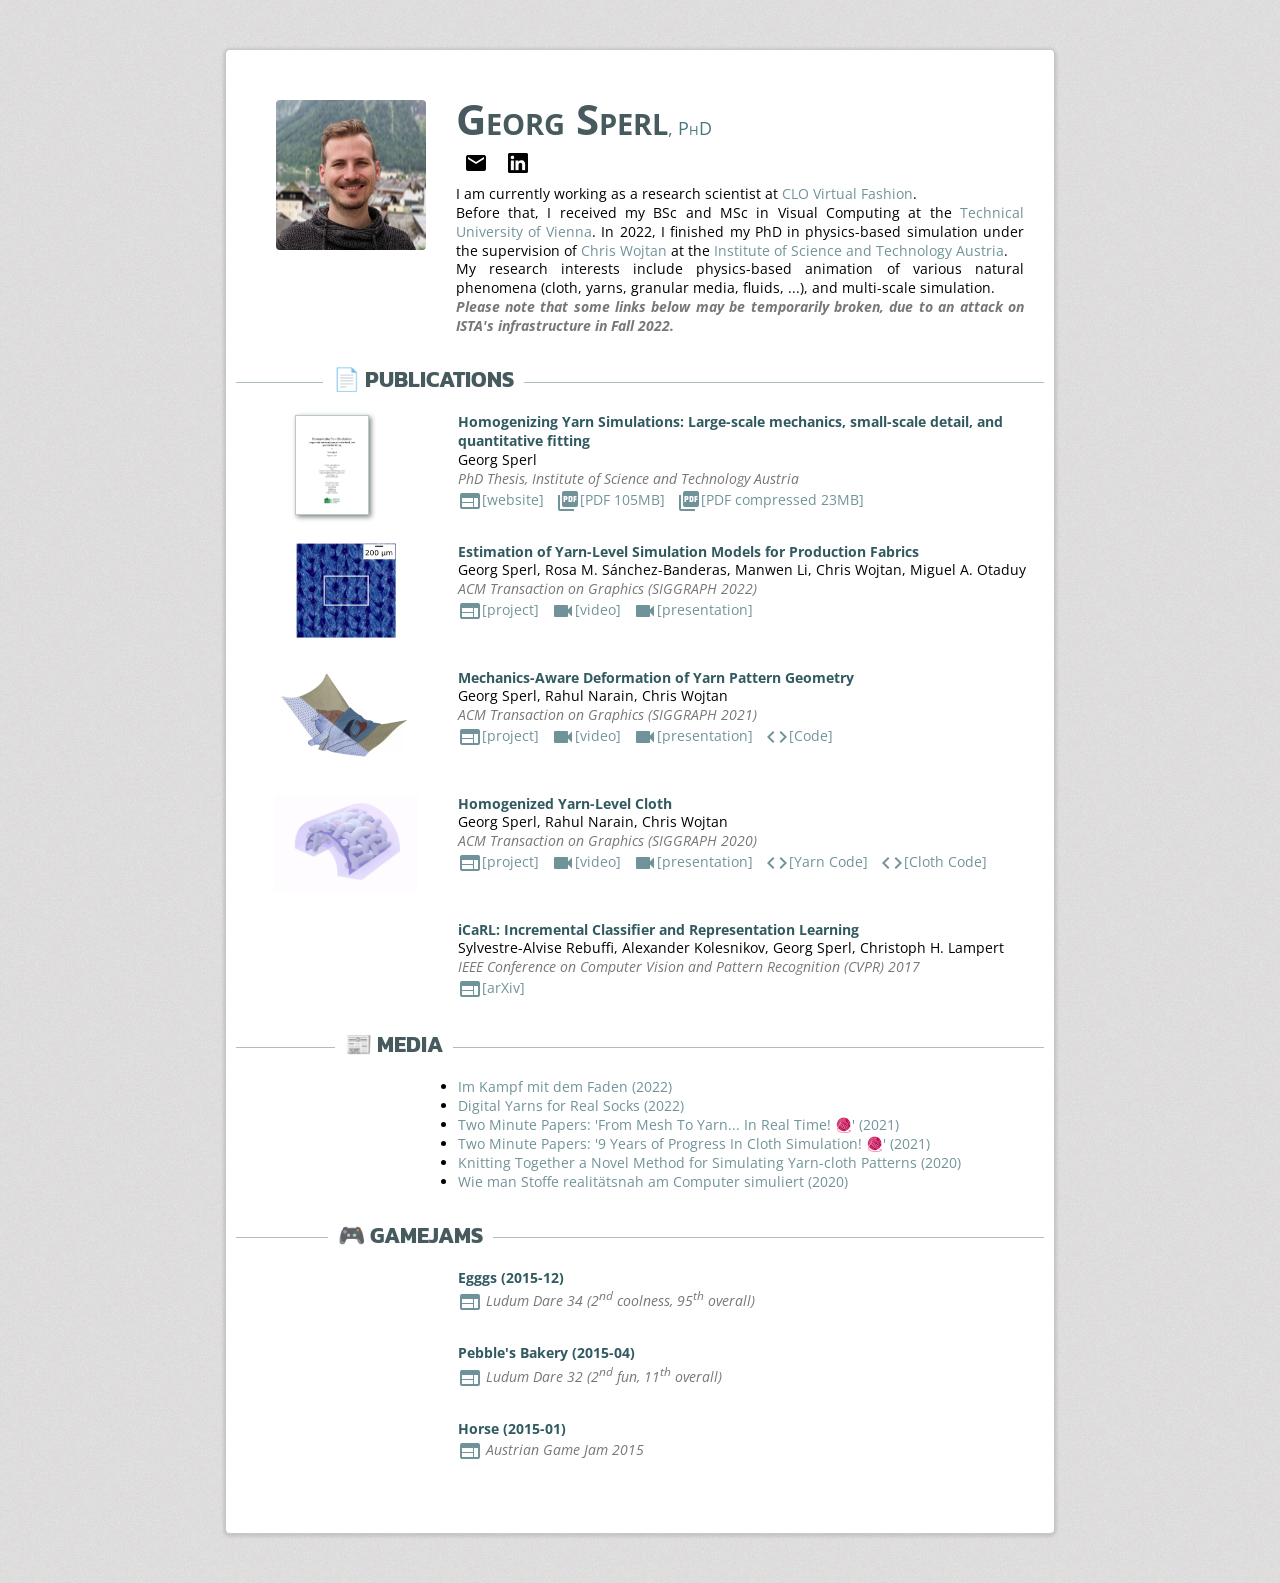
==== index.html @ e671dd33 "added broken link warning" ====
<!DOCTYPE html PUBLIC "-//W3C//DTD XHTML 1.0 Transitional//EN" "http://www.w3.org/TR/xhtml1/DTD/xhtml1-transitional.dtd">
<html xmlns="http://www.w3.org/1999/xhtml">
<head>
  <meta http-equiv="Content-Type" content="text/html; charset=UTF-8" />
  <meta name="viewport" content="width=device-width, initial-scale=1.0" />
  <title>Georg Sperl</title>
  <link href="https://fonts.googleapis.com/css?family=Kanit|Rubik|Open+Sans&display=swap" rel="stylesheet">
  <link href="https://fonts.googleapis.com/icon?family=Material+Icons" rel="stylesheet">
  <link type="text/css" rel="stylesheet" href="css/style.css" media="screen" />
  <link rel="icon" type="image/png" sizes="32x32" href="images/favicon-32x32.png">
  <link rel="icon" type="image/png" sizes="16x16" href="images/favicon-16x16.png">
</head>

<body>
<div id="top"></div>
<!-- Begin Paper -->
<div id="paper" style="padding-top: 20px">

  <!-- TOP MATTER -->
  <div class="section"> 
      <div class="twocolumn self">
        <div class="left">
          <img src="images/portrait2020.jpg" alt="Georg Sperl" class="portrait"/>
        </div>
        <div class="right self">
          <h1 class="name">Georg Sperl<span>, PhD</span><br/>
            <!-- <span>Research</span> --></h1>
          <!-- <ul> -->
            <!-- <li data-icon="email"><a href="mailto:georg.sperl@ist.ac.at">georg.sperl@ist.ac.at</a></li> -->
            <!-- </li> -->
            <!-- <li data-icon="work">Institute of Science and Technology Austria (IST Austria)  -->
              <!-- <br /><span class="inset">Am Campus 1, 3400 Klosterneuburg</span></li> -->
          <!-- </ul> -->
          <div class="aligncenter">
            <a href="mailto:georg.sperl@clo3d.com"><i class="material-icons">mail</i></a>
            <a href="https://www.linkedin.com/in/georg-sperl"><img alt="LinkedIn" src="images/linkedin_logo_black.png" class="linkicon" /></a>
          </div>
          I am currently working as a research scientist at <a href="https://www.clovirtualfashion.com/">CLO Virtual Fashion</a>. <br/>
          Before that, I received my BSc and MSc in Visual Computing at the <a href="https://www.tuwien.at/en/" target="_blank">Technical University of Vienna</a>. In 2022, I finished my PhD in physics-based simulation under the supervision of <a href="http://pub.ist.ac.at/group_wojtan/" target="_blank">Chris Wojtan</a> at the <a href="https://ist.ac.at/" target="_blank">Institute of Science and Technology Austria</a>.<br/>
          My research interests include physics-based animation of various natural phenomena (cloth, yarns, granular media, fluids, ...), and multi-scale simulation.
          <p><b><em>Please note that some links below may be temporarily broken, due to an attack on ISTA's infrastructure in Fall 2022.</em></b></p>
        </div>
      </div>
  </div>

  <!-- ABOUT
  <div class="section" id="about">
      <div class="sep"><span><hr/></span><h2>ABOUT ME</h2><span><hr/></span></div>
      <div class="twocolumn">
        <div class="left">
        </div>
        <div class="right">
          <p>I am a PhD student working on physics-based simulation under the supervision of <a href="http://pub.ist.ac.at/group_wojtan/" target="_blank">Chris Wojtan</a> at <a href="https://ist.ac.at/" target="_blank">IST Austria</a>.</p>
          <p>I received my BSc and MSc in Visual Computing at the <a href="https://www.tuwien.at/en/" target="_blank">Technical University of Vienna</a>.</p>
        </div>
      </div>
  </div> -->

  <!-- PUBLICATIONS -->
  <div class="section" id="publications">
    <div class="sep"><span><hr/></span><h2>📄 PUBLICATIONS</h2><span><hr/></span></div>
    <!-- https://research-explorer.app.ist.ac.at/record/12103 -->
    <div class="twocolumn">
      <div class="left">
        <a title="Thesis Page" href="https://research-explorer.app.ist.ac.at/record/12103">
          <img src="images/thesis_thumbnail_A4.jpg" alt="thesis overview thumbnail" class="publicationA4"/>
        </a>
      </div>
      <div class="right">
        <h3>Homogenizing Yarn Simulations: Large-scale mechanics, small-scale detail, and quantitative fitting
          <br/>
          <span></span></h3>
        <p>Georg Sperl<br /><em>PhD Thesis, Institute of Science and Technology Austria</em></p>
        <a title="Thesis ISTRex Page" href="https://research-explorer.app.ist.ac.at/record/12103"><i class="material-icons link">web</i>[website]</a>&nbsp;&nbsp;
        <a title="Thesis PDF" href="https://research-explorer.app.ist.ac.at/download/12103/12135/thesis_gsperl.pdf"><i class="material-icons link">picture_as_pdf</i>[PDF 105MB]</a>&nbsp;&nbsp;
        <a title="Thesis PDF (compressed)" href="https://research-explorer.app.ist.ac.at/download/12103/12139/thesis_gsperl_compressed.pdf"><i class="material-icons link">picture_as_pdf</i>[PDF compressed 23MB]</a>
        <!-- TODO consider fast forward -->
      </div>
    </div>

    <div class="twocolumn">
      <div class="left">
        <a title="EYLSMPF Project Page" href="https://mslab.es/projects/YarnLevelFabrics/">
          <img src="images/eylsmpf/dkp.jpg" alt="DKP Pattern" class="publication static"/>
          <img src="images/eylsmpf/DKP.gif" alt="" class="publication active"/>
        </a>
      </div>
      <div class="right">
        <h3>Estimation of Yarn-Level Simulation Models for Production Fabrics<br/>
          <span></span></h3>
        <p>Georg Sperl, Rosa M. Sánchez-Banderas, Manwen Li, Chris Wojtan, Miguel A. Otaduy <br /><em>ACM Transaction on Graphics (SIGGRAPH 2022)</em></p>
        <a title="EYLSMPF Project Page" href="https://mslab.es/projects/YarnLevelFabrics/"><i class="material-icons link">web</i>[project]</a>&nbsp;&nbsp;
        <a title="Video" href="https://youtu.be/Nj1hD8pkMc4"><i class="material-icons link">videocam</i>[video]</a>&nbsp;&nbsp;
        <a title="Presentation" href="https://youtu.be/nOc305slflw"><i class="material-icons link">videocam</i>[presentation]</a>&nbsp;&nbsp;
      </div>
    </div>

    <div class="twocolumn">
      <div class="left">
        <a title="MADYPG Project Page" href="https://visualcomputing.ist.ac.at/publications/2021/MADYPG/">
          <!-- <img src="images/hylc/hylc_thumb.jpg" alt="HYLC" class="publication"/> -->
          <img src="images/madypg/ymc.jpg" alt="MADYPG Yarnmachillo" class="publication static"/>
          <img src="images/madypg/ymc.gif" alt="" class="publication active"/>
          <!-- <img src="images/madypg/madypg_thumb.png" alt="HYLC" class="publication static"/> -->
          <!-- <img src="images/hylc/hylc_thumb.gif" alt="HYLC" class="publication active"/> -->
        </a>
      </div>
      <div class="right">
        <h3>Mechanics-Aware Deformation of Yarn Pattern Geometry<br/>
          <span></span></h3>
        <p>Georg Sperl, Rahul Narain, Chris Wojtan <br /><em>ACM Transaction on Graphics (SIGGRAPH 2021)</em></p>
        <a title="MADYPG Project Page" href="https://visualcomputing.ist.ac.at/publications/2021/MADYPG/"><i class="material-icons link">web</i>[project]</a>&nbsp;&nbsp;
        <a title="Video" href="https://youtu.be/rO10fjzOzWM"><i class="material-icons link">videocam</i>[video]</a>&nbsp;&nbsp;
        <a title="Presentation" href="https://youtu.be/abEU9rN1Fyw"><i class="material-icons link">videocam</i>[presentation]</a>&nbsp;&nbsp;
        <a title="Code" href="https://git.ist.ac.at/gsperl/MADYPG"><i class="material-icons link">code</i>[Code]</a>&nbsp;&nbsp;
      </div>
    </div>

    <div class="twocolumn">
      <div class="left">
        <a title="HYLC Project Page" href="https://visualcomputing.ist.ac.at/publications/2020/HYLC/">
          <!-- <img src="images/hylc/hylc_thumb.jpg" alt="HYLC" class="publication"/> -->
          <img src="images/hylc/hylc_thumb.png" alt="HYLC Pattern" class="publication static"/>
          <img src="images/hylc/hylc_thumb.gif" alt="" class="publication active"/>
        </a>
      </div>
      <div class="right">
        <h3>Homogenized Yarn-Level Cloth<br/>
          <span></span></h3>
        <p>Georg Sperl, Rahul Narain, Chris Wojtan <br /><em>ACM Transaction on Graphics (SIGGRAPH 2020)</em></p>
        <a title="HYLC Project Page" href="https://visualcomputing.ist.ac.at/publications/2020/HYLC/"><i class="material-icons link">web</i>[project]</a>&nbsp;&nbsp;
        <a title="Video" href="https://youtu.be/vn-WzWm74Pc"><i class="material-icons link">videocam</i>[video]</a>&nbsp;&nbsp;
        <a title="Presentation" href="https://youtu.be/qrDczRcuB3Y"><i class="material-icons link">videocam</i>[presentation]</a>&nbsp;&nbsp;
        <a title="Yarn Code" href="https://git.ist.ac.at/gsperl/HYLC"><i class="material-icons link">code</i>[Yarn Code]</a>&nbsp;&nbsp;
        <a title="Cloth Code" href="https://git.ist.ac.at/gsperl/ARCSim-HYLC"><i class="material-icons link">code</i>[Cloth Code]</a>&nbsp;&nbsp;
      </div>
    </div>

    <div class="twocolumn">
      <div class="left">
      </div>
      <div class="right">
        <h3>iCaRL: Incremental Classifier and Representation Learning<br/>
          <span></span></h3>
        <p>Sylvestre-Alvise Rebuffi, Alexander Kolesnikov, Georg Sperl, Christoph H. Lampert <br /><em>IEEE Conference on Computer Vision and Pattern Recognition (CVPR) 2017</em></p>
        <a title="arXiv" href="https://arxiv.org/abs/1611.07725"><i class="material-icons link">web</i>[arXiv]</a>
      </div>
    </div>
  </div>

  <!-- MEDIA -->
  <div class="section" id="media">
    <div class="sep"><span><hr/></span><h2>📰 MEDIA</h2><span><hr/></span></div>
    <div class="twocolumn">
      <div class="left">
      </div>
      <div class="right">
        <ul>
          <li><a href="https://www.diepresse.com/6211121/im-kampf-mit-dem-faden">Im Kampf mit dem Faden (2022)</a></li>
          <li><a href="https://ist.ac.at/en/news/digital-yarn-real-socks/">Digital Yarns for Real Socks (2022)</a></li>
          <li><a href="https://www.youtube.com/watch?v=d3njVfnCdN0">Two Minute Papers: 'From Mesh To Yarn... In Real Time! 🧶' (2021)</a></li>
          <li><a href="https://www.youtube.com/watch?v=rzIiuGrOZAo">Two Minute Papers: '9 Years of Progress In Cloth Simulation! 🧶' (2021)</a></li>
          <li><a href="https://s2020.siggraph.org/knitting-together-a-novel-method-for-simulating-yarn-cloth-patterns/">Knitting Together a Novel Method for Simulating Yarn-cloth Patterns (2020)</a></li>
          <!-- older broken link https://science.apa.at/rubrik/natur_und_technik/Wie_man_Stoffe_realitaetsnah_am_Computer_simuliert/SCI_20200810_SCI39391351455894536-->
          <li><a href="https://www.derstandard.at/story/2000119262134/wie-man-stoffe-realitaetsnah-am-computer-simuliert">Wie man Stoffe realitätsnah am Computer simuliert (2020)</a></li>
        </ul>
      </div>
    </div>
  </div>

  <!-- GAMES -->
  <div class="section" id="games">
    <div class="sep"><span><hr/></span><h2>🎮 GAMEJAMS</h2><span><hr/></span></div>

    <div class="twocolumn">
      <div class="left">
        <!-- <a href="https://simonparzer.itch.io/egggs?fbclid=IwAR1Z5I0Fo243Ns7VP-PvDiHQca_A5kIrOwObx7fW3_wwFciQbeaTSSGpNhA" target="_blank">
          <img class="game" src="images/games/egggs.jpg" alt="Egggs"/>
        </a> -->
      </div>
      <div class="right">
        <h3>Egggs (2015-12)<br/></h3>
        <p><a title="Game Page" href="https://simonparzer.itch.io/egggs?fbclid=IwAR1Z5I0Fo243Ns7VP-PvDiHQca_A5kIrOwObx7fW3_wwFciQbeaTSSGpNhA"><i class="material-icons link">web</i></a> <em>Ludum Dare 34 (2<sup>nd</sup> coolness, 95<sup>th</sup> overall)</em></p>
      </div>
    </div>

    <div class="twocolumn">
      <div class="left">
        <!-- <a href="http://ludumdare.com/compo/ludum-dare-32/?action=preview&uid=50444" target="_blank">
          <img class="game" src="images/games/pebbles.jpg" alt="Pebble's Bakery"/>
        </a> -->
      </div>
      <div class="right">
        <h3>Pebble's Bakery (2015-04)<br/></h3>
        <p><a title="Game Page" href="http://ludumdare.com/compo/ludum-dare-32/?action=preview&uid=50444"><i class="material-icons link">web</i></a> <em>Ludum Dare 32 (2<sup>nd</sup> fun, 11<sup>th</sup> overall)</em></p>
      </div>
    </div>
    
    <div class="twocolumn">
      <div class="left">
        <!-- <a href="https://globalgamejam.org/2015/games/horse" target="_blank">
          <img class="game" src="images/games/horse.jpg" alt="Horse"/>
        </a> -->
      </div>
      <div class="right">
        <h3>Horse (2015-01)<br/></h3>
        <p><a title="Game Page" href="https://globalgamejam.org/2015/games/horse"><i class="material-icons link">web</i></a> <em>Austrian Game Jam 2015</em></p>
      </div>
    </div>

    <!-- Austrian Gamejam 2013: Audience Award Winner, no link :/ -->
  </div>

</div>
<!-- End Paper -->
<!-- <a href="#top" id="message">Go to Top</div> -->
</body>
</html>
---- css/style.css ----
@charset "UTF-8";
/* RESET */
/* ----------------------------------------- */
html, body, div, span, applet, object, iframe,
h1, h2, h3, h4, h5, h6, p, blockquote, pre,
a, abbr, acronym, address, big, code,
del, dfn, em, font, img, ins, kbd, q, s, samp,
small, strike, strong, tt, var,
dl, dt, dd, ol, ul, li,
fieldset, form, label, legend,
table, caption, tbody, tfoot, thead, tr, th, td {
	margin: 0;
	padding: 0;
	border: 0;
	outline: 0;
	font-weight: inherit;
	font-style: inherit;
	font-size: 100%;
	font-family: inherit;
	vertical-align: baseline;
}
:focus {
	outline: 0;
}
body {
	line-height: 1;
}
/* tables still need 'cellspacing="0"' in the markup */
table {
	border-collapse: separate;
	border-spacing: 0;
}
caption, th, td {
	text-align: left;
	font-weight: normal;
}
blockquote:before, blockquote:after,
q:before, q:after {
	content: "";
}
blockquote, q {
	quotes: "" "";
}


/* LAYOUT */
/* ----------------------------------------- */

body {
	font-family: "Open Sans", Arial, Helvetica, sans-serif;
	background-color: #e1e0db;
	background-image: url(../images/bg.jpg);
	background-repeat: repeat;
	font-size:14px; /* 12px */
	line-height: 1.35em; /* 17px */
	color:#000;
}

em {
	font-style: italic;
	color:#777777;
}

a, a:visited, a:active {
	color:#709399;
	text-decoration: none;
}

a:hover {
	color:#709399;
	text-decoration: underline;
}

/* PAPER BACKGROUND */
/* ----------------------------------------- */

#paper {
	min-width:500px;
	max-width:828px;
	margin: 50px auto;
	padding-bottom: 50px;
	background-color:rgba(255,255,255,1);
	border-radius: 4px;
  box-shadow: 0px 1px 3px 3px rgba(0, 0, 0, 0.1);
}


/* NAV BAR */
/* ----------------------------------------- */
ul.navbar {
  list-style-type: none;
  /* margin: 0; */
  padding: 0;
  overflow: hidden;
  background-color: #333;
  position: -webkit-sticky; /* Safari */
  position: sticky;
	top: 0;
}

ul.navbar li {
  float: left;
}

ul.navbar li a {
  display: block;
	color: white;
	/* font-family: 'Kanit', 'Gill Sans', 'Trebuchet MS', sans-serif; */
	font-size: 14px;
  text-align: center;
  padding: 14px 16px;
  text-decoration: none;
}

ul.navbar li a:hover:not(.active) {
  background-color: #111;
}

ul.navbar .active {
  background-color: #4CAF50;
}

/* SELF INFORMATION */
/* ----------------------------------------- */

h1  {
	font-variant: small-caps;
	font-weight: bold;
	/* width:250px; */
	width:270px;
	font-size:42px;
	color:#475b5e;/*color:#315a60;*/
	/* padding-top:10px; */
	margin-bottom:3px;
	clear:both;
}

/* h1 span { previously PhD Student
	font-variant: normal;
	font-size:18px;
	display:block;
	color:#49777e;
	margin-top: 20px;
	margin-left: 8px;
	font-weight: normal;
} */

h1 span {
	/* font-variant: normal; */
	font-size:18px;
	/* display:block; */
	color:#49777e;
	/* margin-top: 20px; */
	/* margin-left: 8px; */
	font-weight: normal;
}

.portrait {
	background-repeat: no-repeat;
	width:150px;
	/* margin-left:40px;
	margin-right:10px; */
	border-radius: 4px;
}

.self ul {
	padding-top: 10px;
}
/* 

.self ul li.ad {
	background-image:url(../images/icn-ad.gif);
} */

.self ul li:before {
	/* background-image:url(../images/icn-mail.gif); */

	font-family: 'Material Icons';
	content: attr(data-icon);
	margin-right: 10px;
	padding-top: -4px;
  font-weight: normal;
  font-style: normal;
  font-size: 1.5em;
  display: inline-block;
  vertical-align: middle;
  width: 1em;
  height: 1em;
  line-height: 1;
  text-transform: none;
  letter-spacing: normal;
  word-wrap: normal;
  white-space: nowrap;
  direction: ltr;

  /* Support for all WebKit browsers. */
  -webkit-font-smoothing: antialiased;
   
  /* Support for Safari and Chrome. */
  text-rendering: optimizeLegibility;

  /* Support for Firefox. */
  -moz-osx-font-smoothing: grayscale;

  /* Support for IE. */
  font-feature-settings: 'liga';
}
/* 
.self ul li.tel {
	background-image:url(../images/icn-tel.gif);
}

.self ul li.web {
	background-image:url(../images/icn-web.gif);
}
*/
.self ul li {
	/* background-repeat: no-repeat; */
	padding-left:10px;
	/* background-position: 0 .1em; */
	/* height:25px; */
	display:block;
	margin-bottom: 5px;
} 
.self ul li .inset {
	margin-left:28px;
}


/* TWO COLUMN ENTRIES */
/* ----------------------------------------- */

.twocolumn {
	display: grid;
	overflow: hidden;
	grid-template-columns: 25% 1fr;
	/* background-color: #49777e; */
	margin: 10px 10px;
}

.twocolumn.self {
	/* grid-template-columns: 30% 1fr; */
	margin-top: 30px;
	margin-right:20px;
}

.twocolumn .left {
	/* padding: 10px; */
	padding-right: 10px;
	text-align:right;
	/* background-color: #333; */
	/* margin-top: 10px;	 */
}

.twocolumn .left img.publicationA4 {
	padding: 4px;
	margin: 6px;
	background-color:#fff;
	/* width:144px; */
	height:90px;
	border:1px solid #b7c9cc;
	box-shadow: 2px 2px 5px rgb(128, 128, 128);
  margin-left: auto;
  margin-right: auto;
	display: block;
	margin-top: 12px;
	/* margin-bottom:5px; */
}

.twocolumn .left img.publication {
	padding: 4px;
	margin: 6px;
	background-color:#fff;
	width:144px;
	height:96px;
	/* border:1px solid #b7c9cc; */
	/* float:right; */
	/* margin-bottom:5px; */
}
.twocolumn .left img.game {
	padding:4px;
	margin: 6px;
	background-color:#fff;
	/* width:96px; */
	height:64px;
	border:1px solid #b7c9cc;
	/* float:right; */
	/* margin-bottom:5px; */
}

/* use one image: .static when not hovered,
   but make it transparent to show .active underneath when hovered */

@media (any-hover: hover) {
	.twocolumn .left img.publication.static {
		position:absolute;
	}
	.twocolumn .left img.publication.static:hover {
		opacity:0;
	}
}
@media (any-hover: none) {
	.twocolumn .left img.publication.active {
		display:none;
	}
} 

.twocolumn .right {
	padding: 10px;
	text-align: left;
	margin-left: 10px;
	/* margin-top: 10px;	 */
	margin-bottom: auto;
	/* background-color: #333; */
}

.twocolumn h3 {
	font-family: 'Kanit', 'Gill Sans', 'Trebuchet MS', sans-serif;
	font-weight: bold;
	font-size: 18px;
	color:#567e85;
}
/* .twocolumn .right h3 {
	margin-bottom: 5px;
	margin-left: -10px;
} */
.twocolumn .right h3 {
	margin-bottom: 0px;
	margin-left: 0px;
	font-weight:bold;
	font-family: inherit;
	/* color: inherit; */
	color:#315a60;
	font-size:14px; /* 13px */
}
.twocolumn .right h3 span {
	font-size: 13px; /* TODO REPLACE BY h4 or so*/
	color:rgb(118, 157, 163);
	font-weight:normal;
}
/* .twocolumn .left h3 {
	margin-bottom: 5px;
} */

/* .section {
	background-color:rgba(255,255,255,0.9);
	border-radius: 3px;
	padding: 5px;
	margin: 20px 0px;
	box-shadow: 0px 1px 3px 3px rgba(0, 0, 0, 0.1);
} */

.section .sep {
	display: grid;
	grid-template-columns: 1fr auto 6fr;
	margin: 10px 10px;
	margin-top: 25px;
}

.section .sep hr {
	border: 0; border-top: 1px solid #aebcbe;
	margin: 0.75em 0;
}

.section .sep h2 {
	text-align: center;
	color:#475b5e;/*color:#315a60;*/
	font-family: 'Kanit', 'Gill Sans', 'Trebuchet MS', sans-serif;
	font-size:22px;
	font-weight: bold;
	margin: 0 10px;
	padding: 0;
}

.self .material-icons {
	padding: 8px;
	color:#000000;
}

.self .material-icons:hover {
	background-color: rgb(236, 236, 236);
	border-radius: 4px;
}

.self .linkicon {
	width:20px;
	height:20px;
	padding: 12px;
	border-radius:2px;
}
.self .linkicon:hover {
	background-color: rgb(236, 236, 236);
	border-radius: 4px;
}

.self .right {
	text-align: justify;
}

.aligncenter {
	display: table;
}

.aligncenter img {
	vertical-align: middle;
}

.material-icons {
  vertical-align: -8px; 
}

.material-icons.link, .material-icons.link:visited, .material-icons.link:active {
	color:#709399;
	text-decoration: none;
}

.material-icons.link:hover {
	color:#324d52;
	text-decoration: none;
	background-color: rgb(236, 236, 236);
	border-radius: 4px;
}

/* OLD STUFF */
/* ----------------------------------------- */

/* h3 {
	font-size: 13px;
	color:#709399;
}

h4 {
	font-size: 11px;
	color:#709399;
}

h5 {
	font-size: 10px;
	color:#709399;
}

h6 {
	font-size: 9px;
	color:#709399;
}

em {
	font-family: Georgia, "Times New Roman", serif;
	font-style: italic;
	color:#777777;
	font-size:12px;
	display: block;
	padding-top:3px;
}

ol {
	float:right;
	width:500px;
	margin-left:40px;
	list-style: decimal;
}

ol li {
	width:500px;
	list-style-type: decimal;
	list-style-position: inside;
}

dl {
	float:right;
	width:500px;
	margin-left:40px;
}

dt {
	float:left;
	display: block;
	width:500px;
	color:#709399;
}

dd {
	float:left;
	display: block;
	width:480px;
	text-indent:20px;
}

ul.unordered {
	float:right;
	width:500px;
	margin-left:40px;
}

ul.unordered li {
	margin:0;
	padding:0;
	float:left;
	display: block;
	width:500px;
	background-image:url(../images/bullet.gif);
	background-repeat: no-repeat;
	padding-left:10px;
	background-position: 0 .5em;
	margin-top:0;
}

ul.info {
	float:right;
	width:500px;
	margin-left:40px;
	list-style-type: none; 
}

ul.info li {
	margin:0;
	padding:0;
	float:left;
	display: block;
	width:500px;
	background-image:url(../images/bullet.gif);
	background-repeat: no-repeat;
	padding-left:10px;
	background-position: 0 .5em;
	margin-top:12px;
}

ul.skills {
	margin:0;
	padding:0;
	float:right;
	width:500px;
	margin-left:40px;
	margin-top:-6px;
	list-style-type: none;
	
}

ul.skills li {
	margin:0;
	padding:0;
	float:left;
	width:156px;
	background-image:url(../images/bullet.gif);
	background-repeat: no-repeat;
	padding-left:10px;
	background-position: 0 .5em;
	margin-top:6px;
} 

ul.works {
	margin:0;
	padding:0;
	float:right;
	width:500px;
	margin-left:40px;
	list-style-type: none;
}

ul.works li {
	margin:0;
	padding:0;
	float:left;
}

ul.works li img {
	padding:4px;
	background-color:#fff;
	width:95px;
	height:95px;
	border:1px solid #b7c9cc;
	margin-right:20px;
	margin-bottom:16px;
}

ul.works li img:hover {
	border:1px solid #315a60;
	cursor: pointer;
}
*/
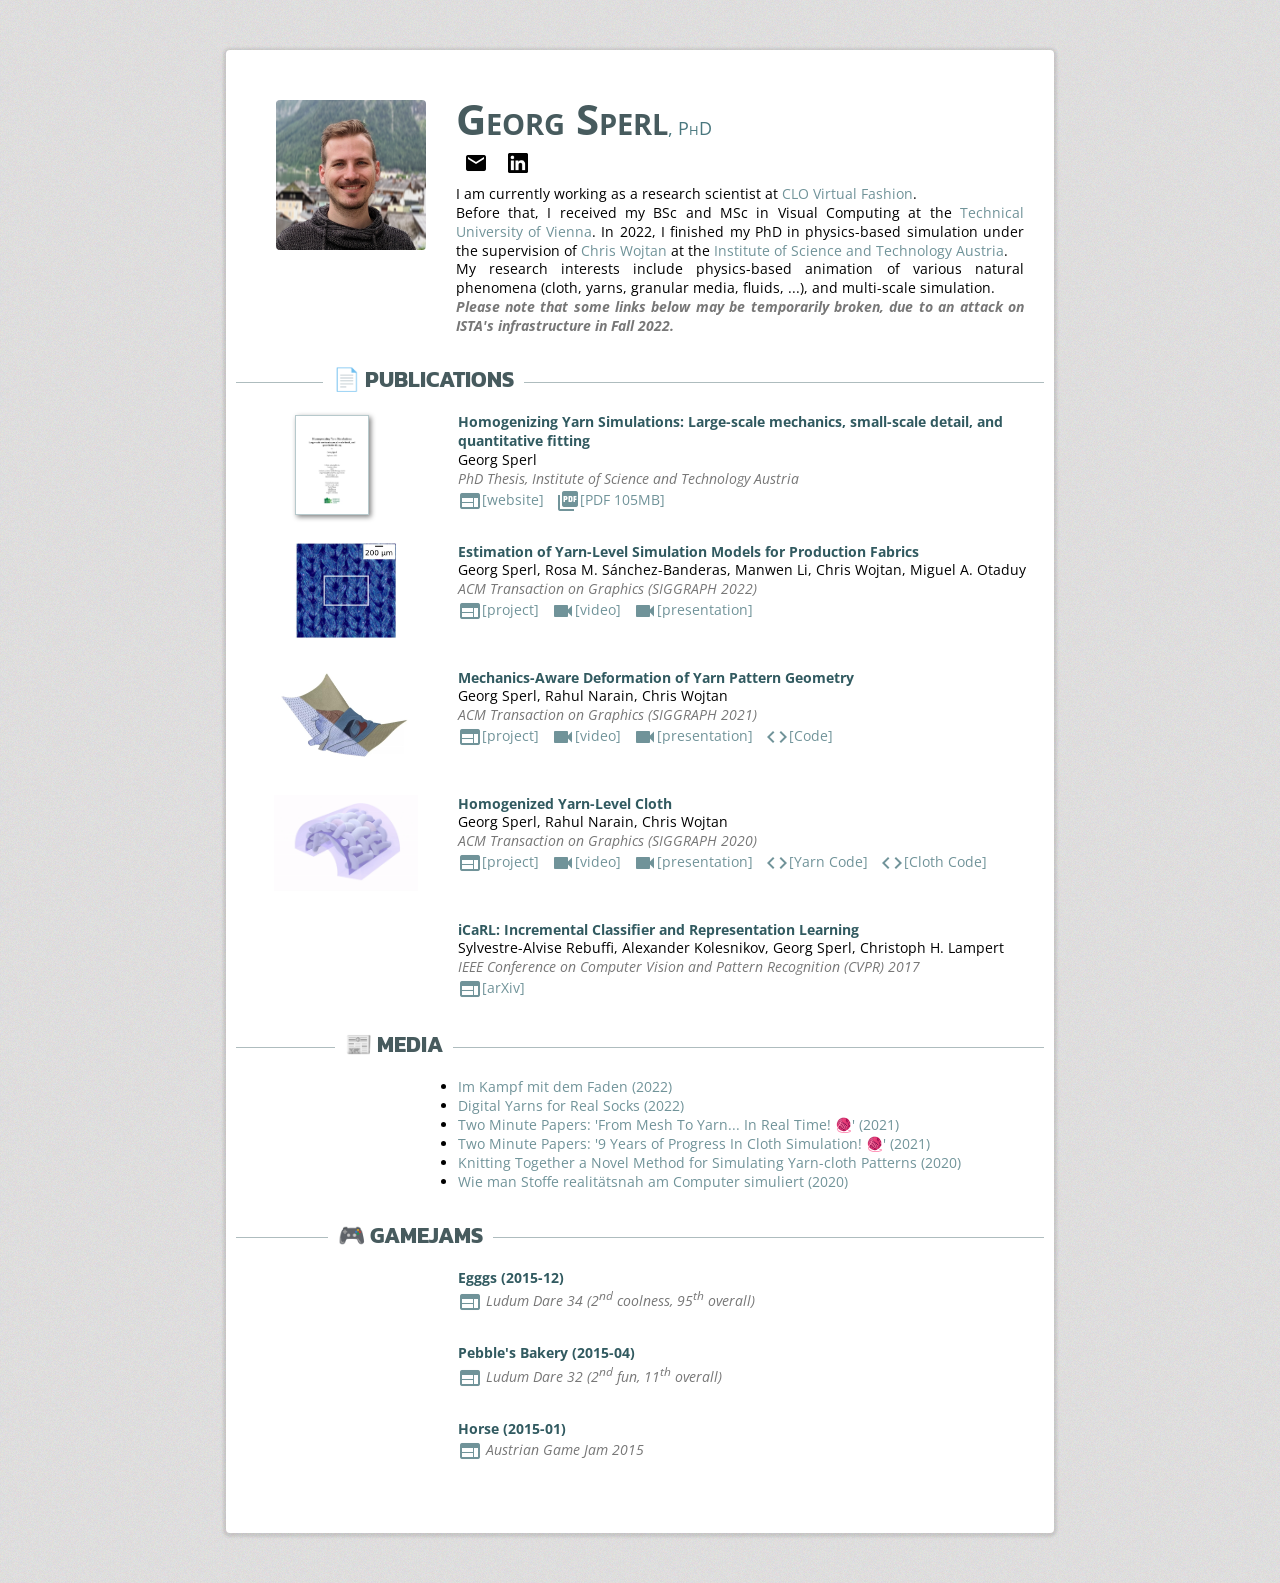
==== commit f52af3cc: "update thesis links" ====
--- a/index.html
+++ b/index.html
@@ -62,7 +62,7 @@
     <!-- https://research-explorer.app.ist.ac.at/record/12103 -->
     <div class="twocolumn">
       <div class="left">
-        <a title="Thesis Page" href="https://research-explorer.app.ist.ac.at/record/12103">
+        <a title="Thesis Page" href="https://research-explorer.ista.ac.at/record/12358">
           <img src="images/thesis_thumbnail_A4.jpg" alt="thesis overview thumbnail" class="publicationA4"/>
         </a>
       </div>
@@ -71,9 +71,9 @@
           <br/>
           <span></span></h3>
         <p>Georg Sperl<br /><em>PhD Thesis, Institute of Science and Technology Austria</em></p>
-        <a title="Thesis ISTRex Page" href="https://research-explorer.app.ist.ac.at/record/12103"><i class="material-icons link">web</i>[website]</a>&nbsp;&nbsp;
-        <a title="Thesis PDF" href="https://research-explorer.app.ist.ac.at/download/12103/12135/thesis_gsperl.pdf"><i class="material-icons link">picture_as_pdf</i>[PDF 105MB]</a>&nbsp;&nbsp;
-        <a title="Thesis PDF (compressed)" href="https://research-explorer.app.ist.ac.at/download/12103/12139/thesis_gsperl_compressed.pdf"><i class="material-icons link">picture_as_pdf</i>[PDF compressed 23MB]</a>
+        <a title="Thesis ISTRex Page" href="https://research-explorer.ista.ac.at/record/12358"><i class="material-icons link">web</i>[website]</a>&nbsp;&nbsp;
+        <a title="Thesis PDF" href="https://research-explorer.ista.ac.at/download/12358/12360/thesis_gsperl%20%281%29.pdf"><i class="material-icons link">picture_as_pdf</i>[PDF 105MB]</a>&nbsp;&nbsp;
+<!--         <a title="Thesis PDF (compressed)" href="https://research-explorer.app.ist.ac.at/download/12103/12139/thesis_gsperl_compressed.pdf"><i class="material-icons link">picture_as_pdf</i>[PDF compressed 23MB]</a> -->
         <!-- TODO consider fast forward -->
       </div>
     </div>
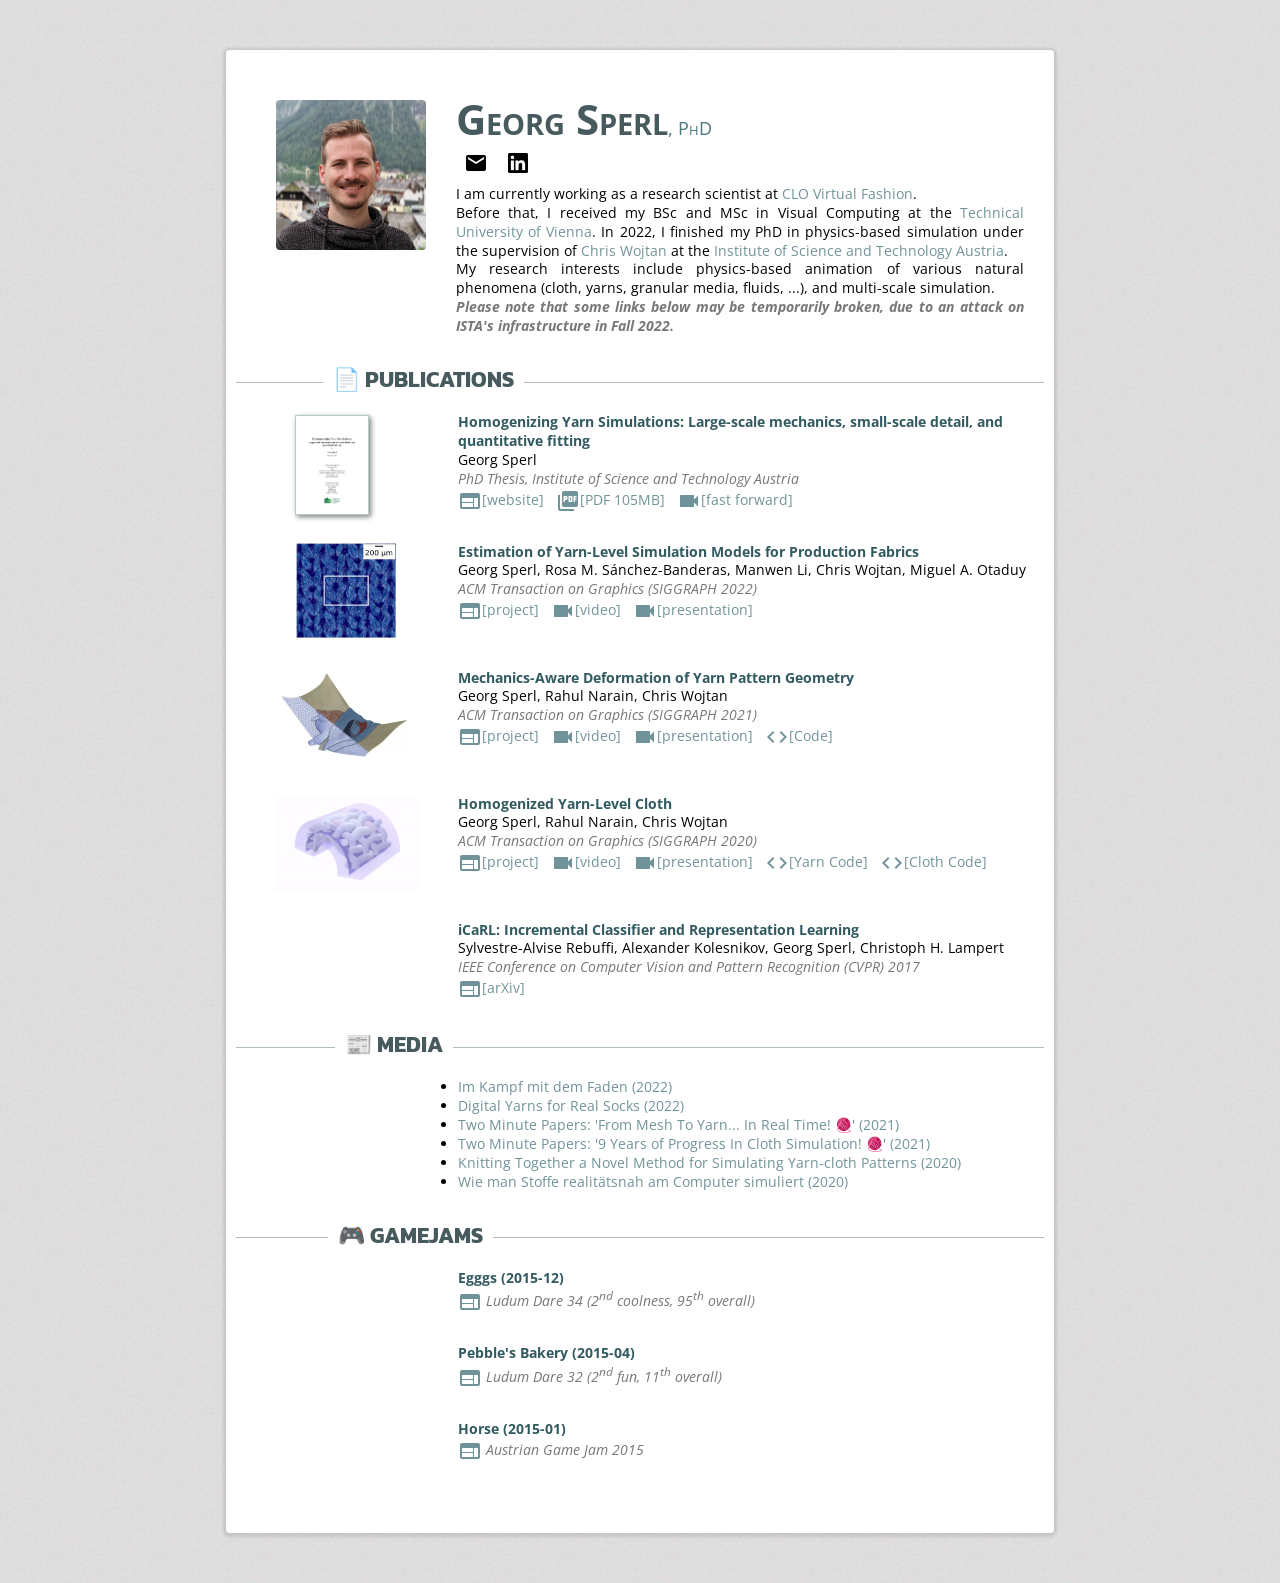
==== commit dbb43c08: "thesis fast forward" ====
--- a/index.html
+++ b/index.html
@@ -73,6 +73,7 @@
         <p>Georg Sperl<br /><em>PhD Thesis, Institute of Science and Technology Austria</em></p>
         <a title="Thesis ISTRex Page" href="https://research-explorer.ista.ac.at/record/12358"><i class="material-icons link">web</i>[website]</a>&nbsp;&nbsp;
         <a title="Thesis PDF" href="https://research-explorer.ista.ac.at/download/12358/12360/thesis_gsperl%20%281%29.pdf"><i class="material-icons link">picture_as_pdf</i>[PDF 105MB]</a>&nbsp;&nbsp;
+        <a title="SIGGRAPH Thesis Fast Forward" href="https://youtu.be/xtJSBCzO4wA"><i class="material-icons link">videocam</i>[fast forward]</a>&nbsp;&nbsp;
 <!--         <a title="Thesis PDF (compressed)" href="https://research-explorer.app.ist.ac.at/download/12103/12139/thesis_gsperl_compressed.pdf"><i class="material-icons link">picture_as_pdf</i>[PDF compressed 23MB]</a> -->
         <!-- TODO consider fast forward -->
       </div>
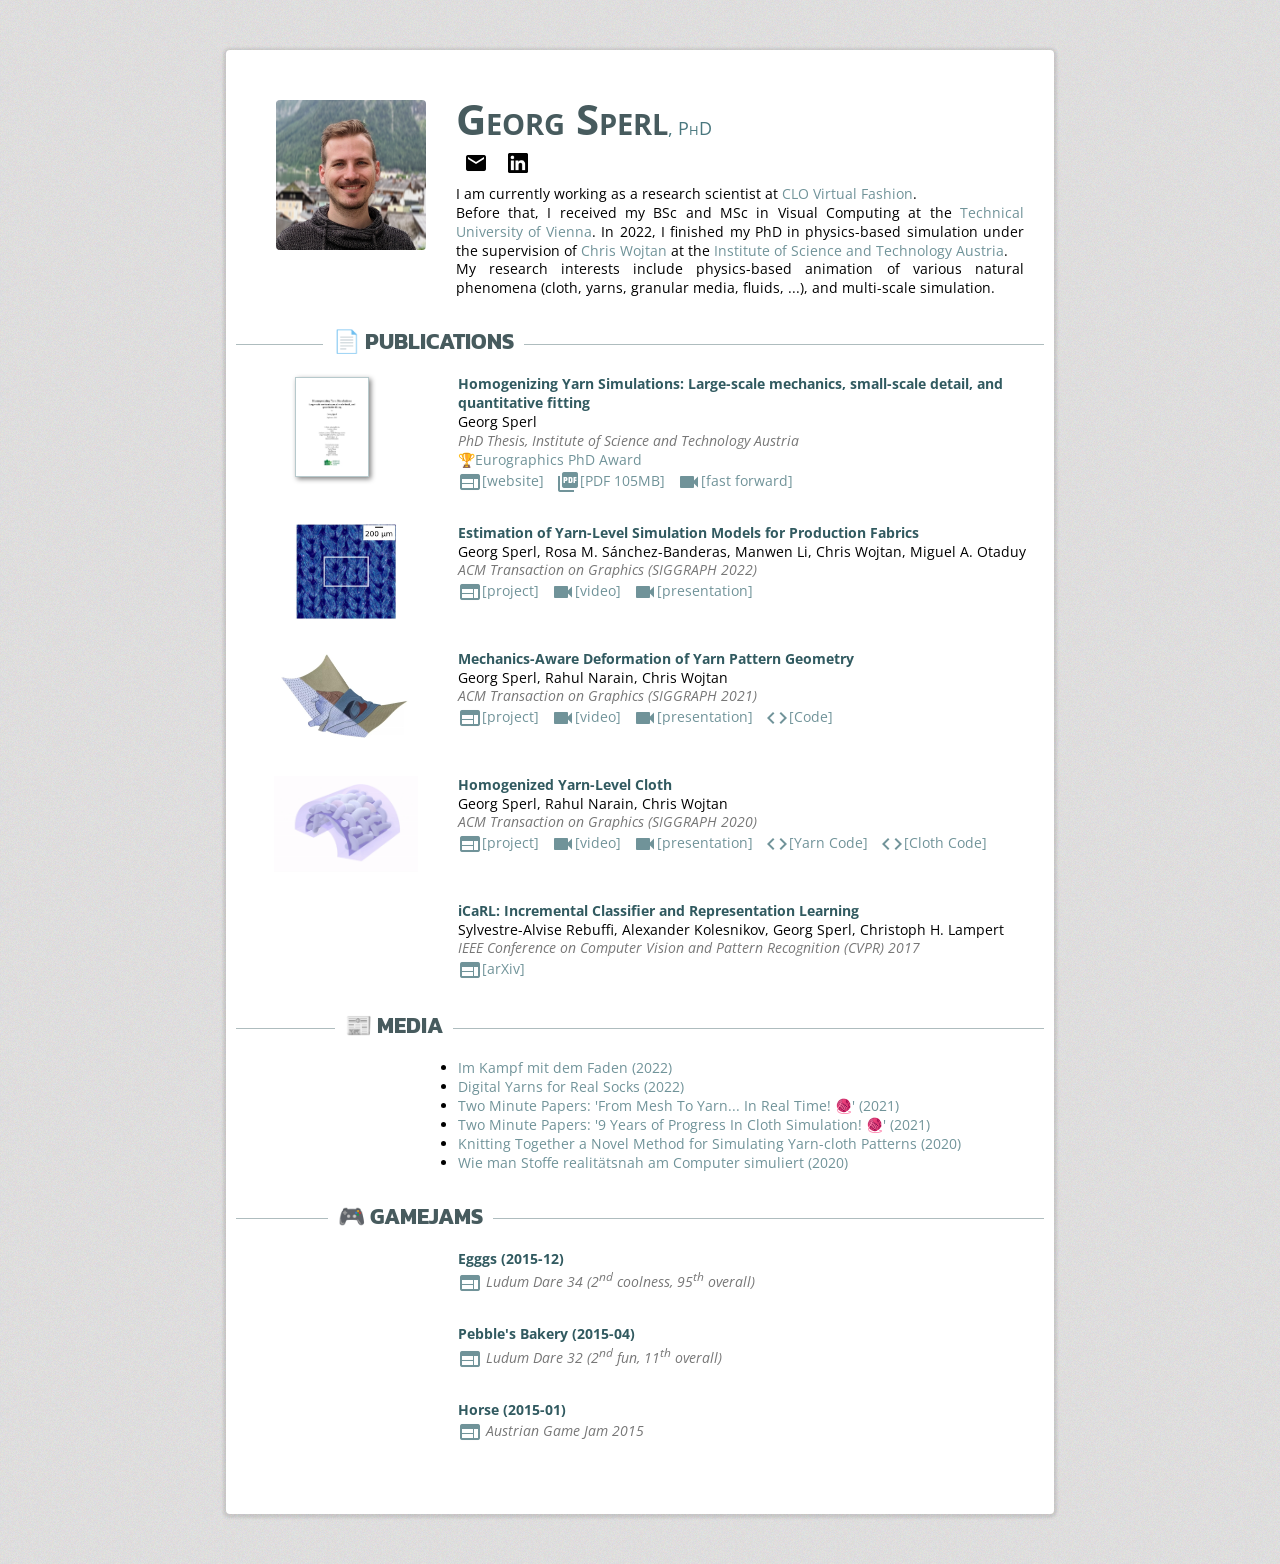
==== commit 69b093e0: "EG award" ====
--- a/index.html
+++ b/index.html
@@ -38,7 +38,7 @@
           I am currently working as a research scientist at <a href="https://www.clovirtualfashion.com/">CLO Virtual Fashion</a>. <br/>
           Before that, I received my BSc and MSc in Visual Computing at the <a href="https://www.tuwien.at/en/" target="_blank">Technical University of Vienna</a>. In 2022, I finished my PhD in physics-based simulation under the supervision of <a href="http://pub.ist.ac.at/group_wojtan/" target="_blank">Chris Wojtan</a> at the <a href="https://ist.ac.at/" target="_blank">Institute of Science and Technology Austria</a>.<br/>
           My research interests include physics-based animation of various natural phenomena (cloth, yarns, granular media, fluids, ...), and multi-scale simulation.
-          <p><b><em>Please note that some links below may be temporarily broken, due to an attack on ISTA's infrastructure in Fall 2022.</em></b></p>
+          <!-- <p><b><em>Please note that some links below may be temporarily broken, due to an attack on ISTA's infrastructure in Fall 2022.</em></b></p> -->
         </div>
       </div>
   </div>
@@ -71,6 +71,9 @@
           <br/>
           <span></span></h3>
         <p>Georg Sperl<br /><em>PhD Thesis, Institute of Science and Technology Austria</em></p>
+        <p>
+          <a title="Eurographics PhD Award" href="https://www.eg.org/wp/eurographics-awards-programme/phd-award/">🏆Eurographics PhD Award</a>
+        </p>
         <a title="Thesis ISTRex Page" href="https://research-explorer.ista.ac.at/record/12358"><i class="material-icons link">web</i>[website]</a>&nbsp;&nbsp;
         <a title="Thesis PDF" href="https://research-explorer.ista.ac.at/download/12358/12360/thesis_gsperl%20%281%29.pdf"><i class="material-icons link">picture_as_pdf</i>[PDF 105MB]</a>&nbsp;&nbsp;
         <a title="SIGGRAPH Thesis Fast Forward" href="https://youtu.be/xtJSBCzO4wA"><i class="material-icons link">videocam</i>[fast forward]</a>&nbsp;&nbsp;
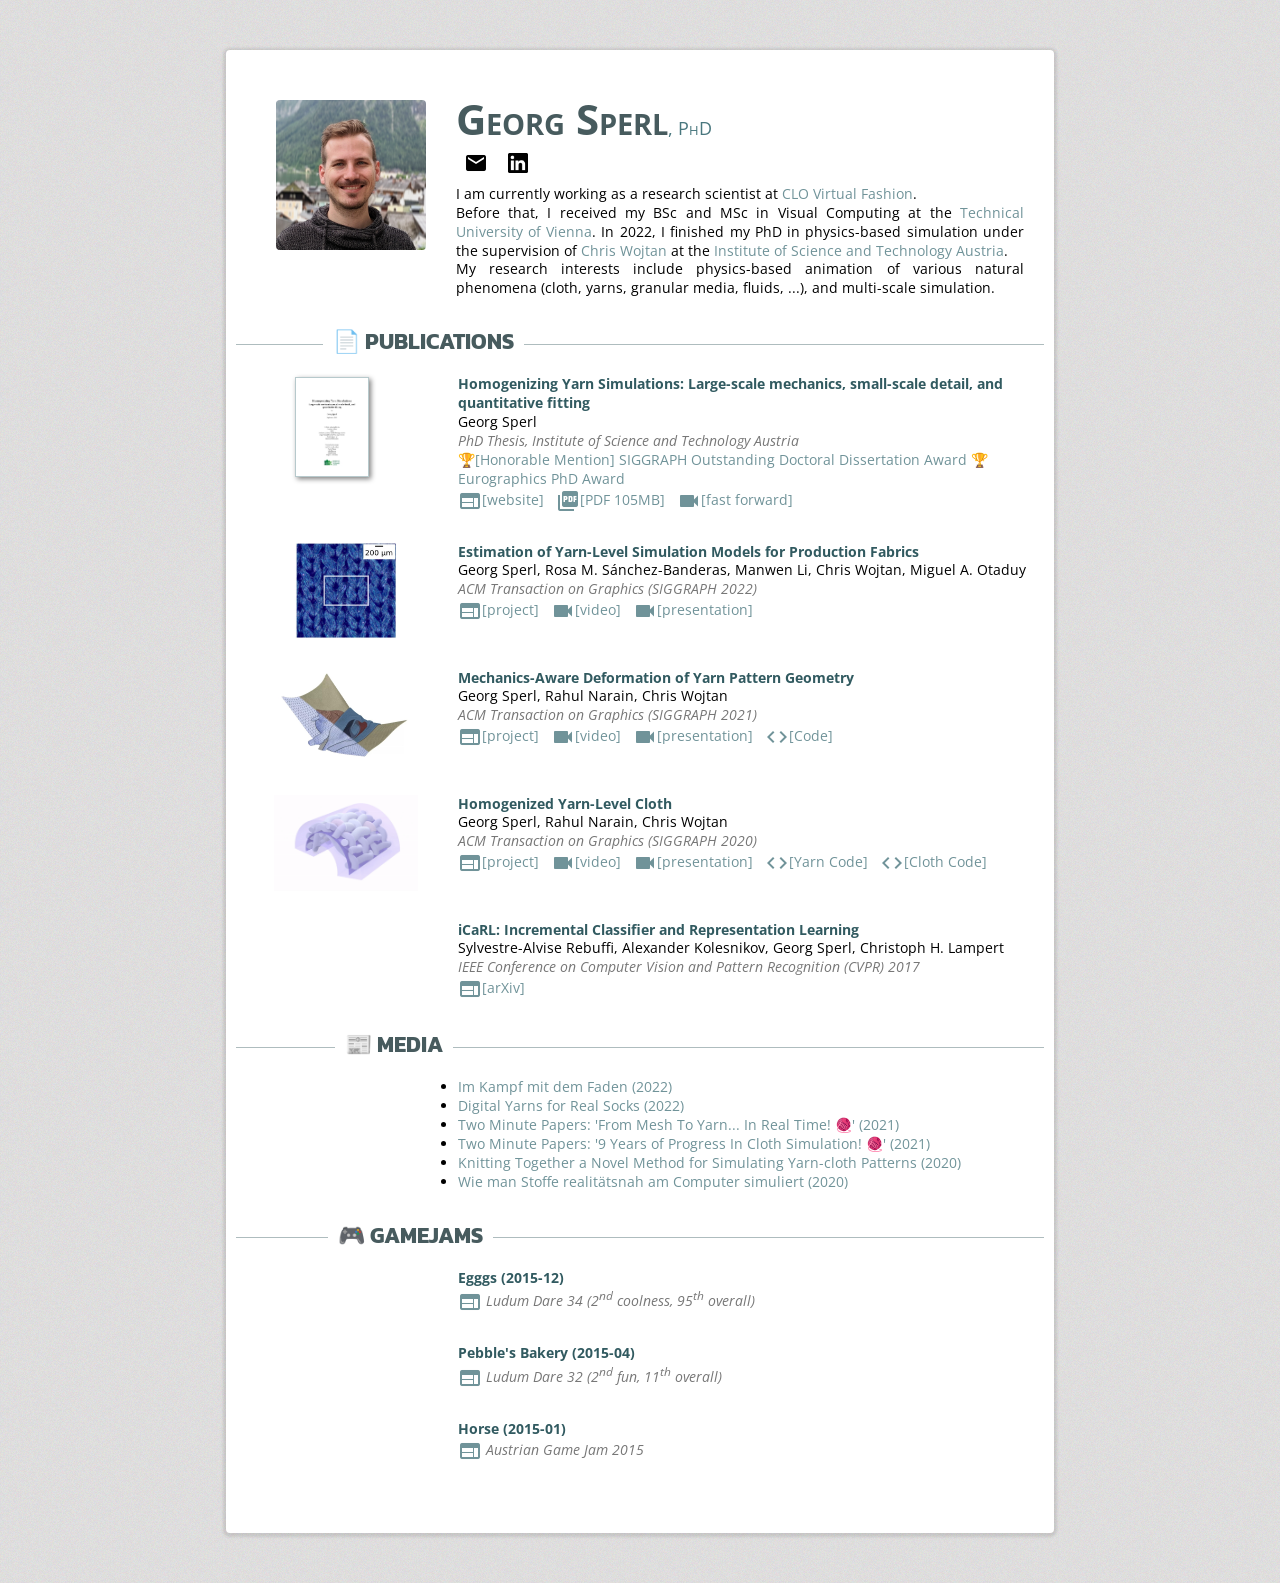
==== commit 314fdb09: "SG award" ====
--- a/index.html
+++ b/index.html
@@ -4,6 +4,18 @@
   <meta http-equiv="Content-Type" content="text/html; charset=UTF-8" />
   <meta name="viewport" content="width=device-width, initial-scale=1.0" />
   <title>Georg Sperl</title>
+  <meta property="og:title" content="Georg Sperl" />
+  <meta property="og:locale" content="en_US" />
+  <meta name="description" content="Personal page of Georg Sperl." />
+  <meta property="og:description" content="Personal page of Georg Sperl." />
+  <link rel="canonical" href="https://sperl.me" />
+  <meta property="og:url" content="https://sperl.me" />
+  <meta property="og:site_name" content="Georg Sperl" />
+  <meta property="og:type" content="website" />
+  <meta name="twitter:card" content="summary" />
+  <meta property="twitter:title" content="Georg Sperl" />
+  <script type="application/ld+json">
+  {"@context":"https://schema.org","@type":"WebSite","description":"Personal page of Georg Sperl.","headline":"Georg Sperl","name":"Georg Sperl","url":"https://sperl.me"}</script>
   <link href="https://fonts.googleapis.com/css?family=Kanit|Rubik|Open+Sans&display=swap" rel="stylesheet">
   <link href="https://fonts.googleapis.com/icon?family=Material+Icons" rel="stylesheet">
   <link type="text/css" rel="stylesheet" href="css/style.css" media="screen" />
@@ -72,10 +84,12 @@
           <span></span></h3>
         <p>Georg Sperl<br /><em>PhD Thesis, Institute of Science and Technology Austria</em></p>
         <p>
-          <a title="Eurographics PhD Award" href="https://www.eg.org/wp/eurographics-awards-programme/phd-award/">🏆Eurographics PhD Award</a>
+          <a title="SIGGRAPH Outstanding Doctoral Dissertation Award [Honorable Mention]" href="https://www.siggraph.org/news/announcing-acm-siggraph-award-winners/">🏆[Honorable Mention] SIGGRAPH Outstanding Doctoral Dissertation Award</a>
+          <a title="Eurographics PhD Award" href="https://www.eg.org/wp/eurographics-awards-programme/phd-award/">🏆 Eurographics PhD Award</a>
+          <!-- TODO: change SG link to https://www.siggraph.org/awards/outstanding-doctoral-dissertation-award/ once listed-->
         </p>
         <a title="Thesis ISTRex Page" href="https://research-explorer.ista.ac.at/record/12358"><i class="material-icons link">web</i>[website]</a>&nbsp;&nbsp;
-        <a title="Thesis PDF" href="https://research-explorer.ista.ac.at/download/12358/12360/thesis_gsperl%20%281%29.pdf"><i class="material-icons link">picture_as_pdf</i>[PDF 105MB]</a>&nbsp;&nbsp;
+        <a title="Thesis PDF" href="https://research-explorer.ista.ac.at/download/12358/12371/thesis_gsperl.pdf"><i class="material-icons link">picture_as_pdf</i>[PDF 105MB]</a>&nbsp;&nbsp;
         <a title="SIGGRAPH Thesis Fast Forward" href="https://youtu.be/xtJSBCzO4wA"><i class="material-icons link">videocam</i>[fast forward]</a>&nbsp;&nbsp;
 <!--         <a title="Thesis PDF (compressed)" href="https://research-explorer.app.ist.ac.at/download/12103/12139/thesis_gsperl_compressed.pdf"><i class="material-icons link">picture_as_pdf</i>[PDF compressed 23MB]</a> -->
         <!-- TODO consider fast forward -->
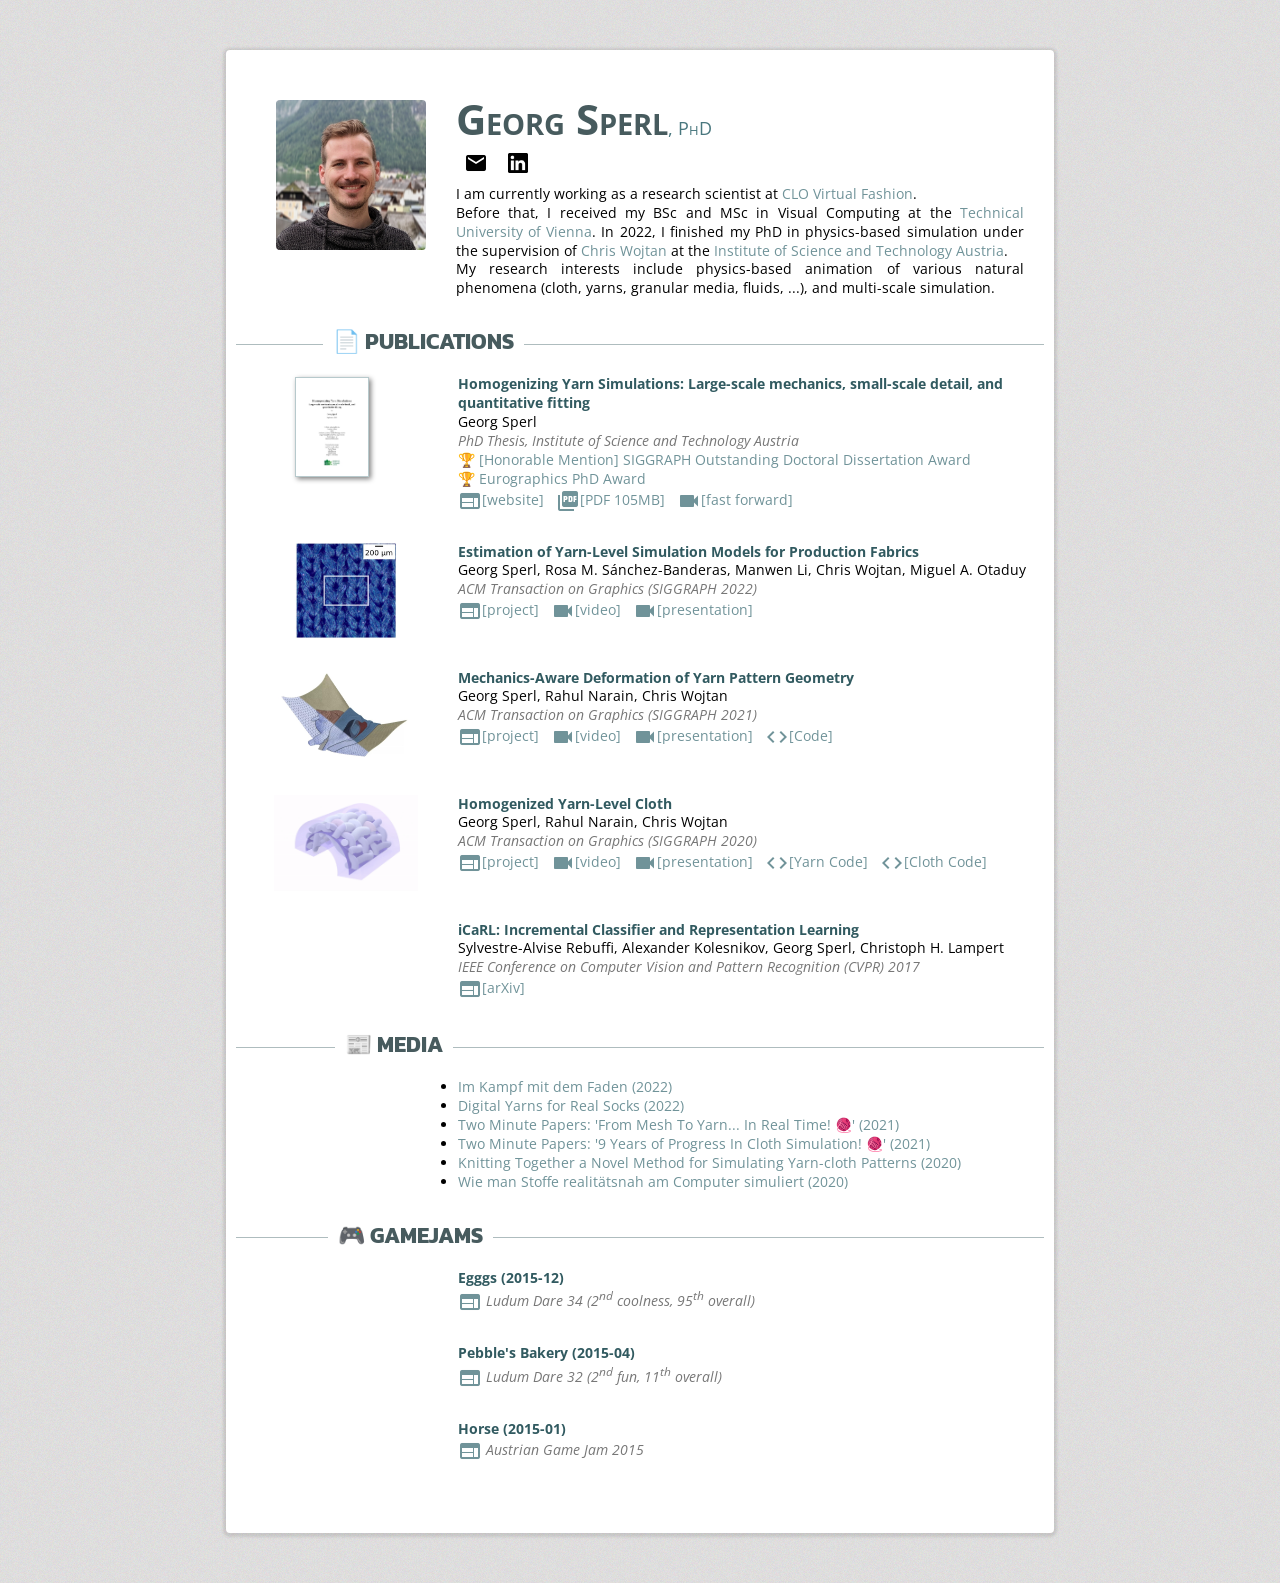
==== commit 1ca0de84: "linebreak" ====
--- a/index.html
+++ b/index.html
@@ -84,8 +84,8 @@
           <span></span></h3>
         <p>Georg Sperl<br /><em>PhD Thesis, Institute of Science and Technology Austria</em></p>
         <p>
-          <a title="SIGGRAPH Outstanding Doctoral Dissertation Award [Honorable Mention]" href="https://www.siggraph.org/news/announcing-acm-siggraph-award-winners/">🏆[Honorable Mention] SIGGRAPH Outstanding Doctoral Dissertation Award</a>
-          <a title="Eurographics PhD Award" href="https://www.eg.org/wp/eurographics-awards-programme/phd-award/">🏆 Eurographics PhD Award</a>
+          <a title="SIGGRAPH Outstanding Doctoral Dissertation Award [Honorable Mention]" href="https://www.siggraph.org/news/announcing-acm-siggraph-award-winners/">🏆 [Honorable Mention] SIGGRAPH Outstanding Doctoral Dissertation Award</a>
+          <br/><a title="Eurographics PhD Award" href="https://www.eg.org/wp/eurographics-awards-programme/phd-award/">🏆 Eurographics PhD Award</a>
           <!-- TODO: change SG link to https://www.siggraph.org/awards/outstanding-doctoral-dissertation-award/ once listed-->
         </p>
         <a title="Thesis ISTRex Page" href="https://research-explorer.ista.ac.at/record/12358"><i class="material-icons link">web</i>[website]</a>&nbsp;&nbsp;
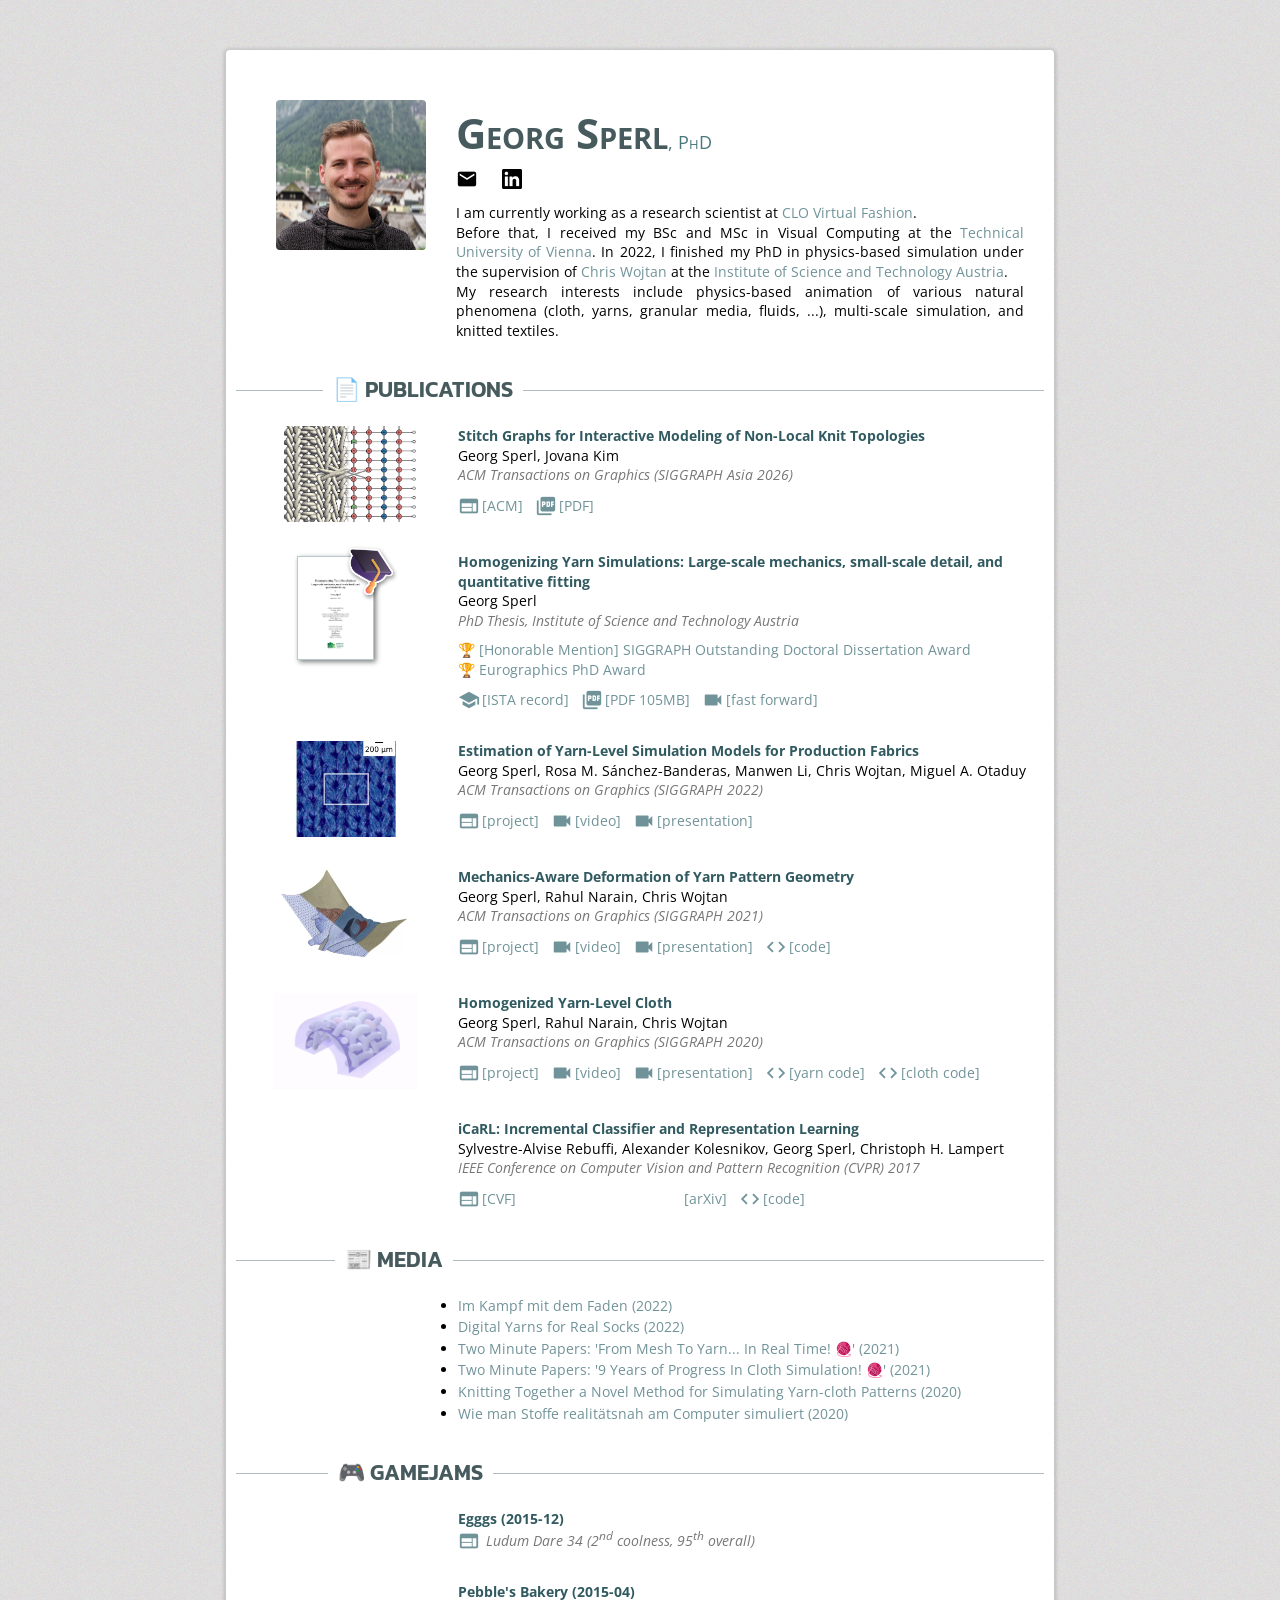
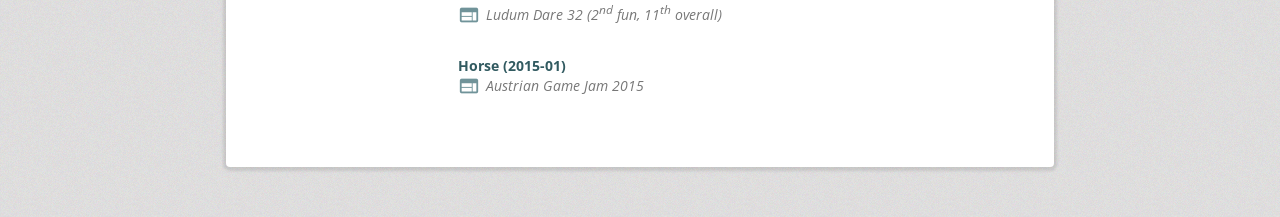
==== commit d3af4898: "Modernize layout, add Stitch Graphs paper, GIFs to MP4 - HTML5 + responsive CSS (no min-width overfl" ====
--- a/index.html
+++ b/index.html
@@ -1,236 +1,217 @@
-<!DOCTYPE html PUBLIC "-//W3C//DTD XHTML 1.0 Transitional//EN" "http://www.w3.org/TR/xhtml1/DTD/xhtml1-transitional.dtd">
-<html xmlns="http://www.w3.org/1999/xhtml">
+<!DOCTYPE html>
+<html lang="en">
 <head>
-  <meta http-equiv="Content-Type" content="text/html; charset=UTF-8" />
-  <meta name="viewport" content="width=device-width, initial-scale=1.0" />
+  <meta charset="utf-8">
+  <meta name="viewport" content="width=device-width, initial-scale=1">
   <title>Georg Sperl</title>
-  <meta property="og:title" content="Georg Sperl" />
-  <meta property="og:locale" content="en_US" />
-  <meta name="description" content="Personal page of Georg Sperl." />
-  <meta property="og:description" content="Personal page of Georg Sperl." />
-  <link rel="canonical" href="https://sperl.me" />
-  <meta property="og:url" content="https://sperl.me" />
-  <meta property="og:site_name" content="Georg Sperl" />
-  <meta property="og:type" content="website" />
-  <meta name="twitter:card" content="summary" />
-  <meta property="twitter:title" content="Georg Sperl" />
+  <meta name="description" content="Personal page of Georg Sperl.">
+  <link rel="canonical" href="https://sperl.me/">
+  <meta property="og:title" content="Georg Sperl">
+  <meta property="og:locale" content="en_US">
+  <meta property="og:description" content="Personal page of Georg Sperl.">
+  <meta property="og:url" content="https://sperl.me/">
+  <meta property="og:site_name" content="Georg Sperl">
+  <meta property="og:type" content="profile">
+  <meta property="og:image" content="https://sperl.me/images/portrait2020.jpg">
+  <meta name="twitter:card" content="summary">
+  <meta name="twitter:title" content="Georg Sperl">
   <script type="application/ld+json">
-  {"@context":"https://schema.org","@type":"WebSite","description":"Personal page of Georg Sperl.","headline":"Georg Sperl","name":"Georg Sperl","url":"https://sperl.me"}</script>
-  <link href="https://fonts.googleapis.com/css?family=Kanit|Rubik|Open+Sans&display=swap" rel="stylesheet">
-  <link href="https://fonts.googleapis.com/icon?family=Material+Icons" rel="stylesheet">
-  <link type="text/css" rel="stylesheet" href="css/style.css" media="screen" />
+  {"@context":"https://schema.org","@type":"Person","name":"Georg Sperl","url":"https://sperl.me/","image":"https://sperl.me/images/portrait2020.jpg","jobTitle":"Research Scientist","worksFor":{"@type":"Organization","name":"CLO Virtual Fashion"},"sameAs":["https://www.linkedin.com/in/georg-sperl","https://orcid.org/0000-0002-6585-9487"]}</script>
+  <link rel="preconnect" href="https://fonts.googleapis.com">
+  <link rel="preconnect" href="https://fonts.gstatic.com" crossorigin>
+  <link href="https://fonts.googleapis.com/css2?family=Kanit:wght@600&family=Open+Sans:ital,wght@0,400;0,700;1,400&display=swap" rel="stylesheet">
+  <!-- display=block: avoid flashing ligature names like "picture_as_pdf" before the icon font loads -->
+  <link href="https://fonts.googleapis.com/icon?family=Material+Icons&display=block" rel="stylesheet">
+  <link rel="stylesheet" href="css/style.css">
   <link rel="icon" type="image/png" sizes="32x32" href="images/favicon-32x32.png">
   <link rel="icon" type="image/png" sizes="16x16" href="images/favicon-16x16.png">
 </head>
 
 <body>
-<div id="top"></div>
-<!-- Begin Paper -->
-<div id="paper" style="padding-top: 20px">
-
-  <!-- TOP MATTER -->
-  <div class="section"> 
-      <div class="twocolumn self">
-        <div class="left">
-          <img src="images/portrait2020.jpg" alt="Georg Sperl" class="portrait"/>
-        </div>
-        <div class="right self">
-          <h1 class="name">Georg Sperl<span>, PhD</span><br/>
-            <!-- <span>Research</span> --></h1>
-          <!-- <ul> -->
-            <!-- <li data-icon="email"><a href="mailto:georg.sperl@ist.ac.at">georg.sperl@ist.ac.at</a></li> -->
-            <!-- </li> -->
-            <!-- <li data-icon="work">Institute of Science and Technology Austria (IST Austria)  -->
-              <!-- <br /><span class="inset">Am Campus 1, 3400 Klosterneuburg</span></li> -->
-          <!-- </ul> -->
-          <div class="aligncenter">
-            <a href="mailto:georg.sperl@clo3d.com"><i class="material-icons">mail</i></a>
-            <a href="https://www.linkedin.com/in/georg-sperl"><img alt="LinkedIn" src="images/linkedin_logo_black.png" class="linkicon" /></a>
-          </div>
-          I am currently working as a research scientist at <a href="https://www.clovirtualfashion.com/">CLO Virtual Fashion</a>. <br/>
-          Before that, I received my BSc and MSc in Visual Computing at the <a href="https://www.tuwien.at/en/" target="_blank">Technical University of Vienna</a>. In 2022, I finished my PhD in physics-based simulation under the supervision of <a href="http://pub.ist.ac.at/group_wojtan/" target="_blank">Chris Wojtan</a> at the <a href="https://ist.ac.at/" target="_blank">Institute of Science and Technology Austria</a>.<br/>
-          My research interests include physics-based animation of various natural phenomena (cloth, yarns, granular media, fluids, ...), and multi-scale simulation.
-          <!-- <p><b><em>Please note that some links below may be temporarily broken, due to an attack on ISTA's infrastructure in Fall 2022.</em></b></p> -->
-        </div>
-      </div>
-  </div>
-
-  <!-- ABOUT
-  <div class="section" id="about">
-      <div class="sep"><span><hr/></span><h2>ABOUT ME</h2><span><hr/></span></div>
-      <div class="twocolumn">
-        <div class="left">
-        </div>
-        <div class="right">
-          <p>I am a PhD student working on physics-based simulation under the supervision of <a href="http://pub.ist.ac.at/group_wojtan/" target="_blank">Chris Wojtan</a> at <a href="https://ist.ac.at/" target="_blank">IST Austria</a>.</p>
-          <p>I received my BSc and MSc in Visual Computing at the <a href="https://www.tuwien.at/en/" target="_blank">Technical University of Vienna</a>.</p>
-        </div>
-      </div>
-  </div> -->
+<main id="paper">
+
+  <header class="entry self">
+    <div class="left">
+      <img src="images/portrait2020.jpg" alt="Portrait of Georg Sperl" class="portrait" width="150" height="150">
+    </div>
+    <div class="right">
+      <h1 class="name">Georg Sperl<span>, PhD</span></h1>
+      <nav class="contact" aria-label="Contact">
+        <a href="mailto:georg.sperl@clo3d.com" title="E-mail" aria-label="E-mail"><i class="material-icons" aria-hidden="true">mail</i></a>
+        <a href="https://www.linkedin.com/in/georg-sperl" title="LinkedIn" aria-label="LinkedIn"><img alt="" src="images/linkedin_logo_black.png" class="linkicon" width="20" height="20"></a>
+      </nav>
+      <p>I am currently working as a research scientist at <a href="https://www.clovirtualfashion.com/">CLO Virtual Fashion</a>.</p>
+      <p>Before that, I received my BSc and MSc in Visual Computing at the <a href="https://www.tuwien.at/en/">Technical University of Vienna</a>. In 2022, I finished my PhD in physics-based simulation under the supervision of <a href="https://pub.ista.ac.at/group_wojtan/">Chris Wojtan</a> at the <a href="https://ist.ac.at/">Institute of Science and Technology Austria</a>.</p>
+      <p>My research interests include physics-based animation of various natural phenomena (cloth, yarns, granular media, fluids, ...), multi-scale simulation, and knitted textiles.</p>
+    </div>
+  </header>
 
   <!-- PUBLICATIONS -->
-  <div class="section" id="publications">
-    <div class="sep"><span><hr/></span><h2>📄 PUBLICATIONS</h2><span><hr/></span></div>
-    <!-- https://research-explorer.app.ist.ac.at/record/12103 -->
-    <div class="twocolumn">
-      <div class="left">
-        <a title="Thesis Page" href="https://research-explorer.ista.ac.at/record/12358">
-          <img src="images/thesis_thumbnail_A4.jpg" alt="thesis overview thumbnail" class="publicationA4"/>
-        </a>
-      </div>
-      <div class="right">
-        <h3>Homogenizing Yarn Simulations: Large-scale mechanics, small-scale detail, and quantitative fitting
-          <br/>
-          <span></span></h3>
-        <p>Georg Sperl<br /><em>PhD Thesis, Institute of Science and Technology Austria</em></p>
-        <p>
-          <a title="SIGGRAPH Outstanding Doctoral Dissertation Award [Honorable Mention]" href="https://www.siggraph.org/news/announcing-acm-siggraph-award-winners/">🏆 [Honorable Mention] SIGGRAPH Outstanding Doctoral Dissertation Award</a>
-          <br/><a title="Eurographics PhD Award" href="https://www.eg.org/wp/eurographics-awards-programme/phd-award/">🏆 Eurographics PhD Award</a>
-          <!-- TODO: change SG link to https://www.siggraph.org/awards/outstanding-doctoral-dissertation-award/ once listed-->
-        </p>
-        <a title="Thesis ISTRex Page" href="https://research-explorer.ista.ac.at/record/12358"><i class="material-icons link">web</i>[website]</a>&nbsp;&nbsp;
-        <a title="Thesis PDF" href="https://research-explorer.ista.ac.at/download/12358/12371/thesis_gsperl.pdf"><i class="material-icons link">picture_as_pdf</i>[PDF 105MB]</a>&nbsp;&nbsp;
-        <a title="SIGGRAPH Thesis Fast Forward" href="https://youtu.be/xtJSBCzO4wA"><i class="material-icons link">videocam</i>[fast forward]</a>&nbsp;&nbsp;
-<!--         <a title="Thesis PDF (compressed)" href="https://research-explorer.app.ist.ac.at/download/12103/12139/thesis_gsperl_compressed.pdf"><i class="material-icons link">picture_as_pdf</i>[PDF compressed 23MB]</a> -->
-        <!-- TODO consider fast forward -->
-      </div>
+  <section id="publications">
+    <h2 class="sep"><span><span aria-hidden="true">📄</span> Publications</span></h2>
+
+    <article class="entry">
+      <div class="left">
+        <a class="thumb" href="https://doi.org/10.1145/3842556" tabindex="-1" aria-hidden="true">
+          <video src="images/sg/sg.mp4" class="anim" muted loop playsinline preload="none" width="152" height="104"></video>
+          <img src="images/sg/sg.jpg" alt="" class="still" width="152" height="104">
+        </a>
+      </div>
+      <div class="right">
+        <h3>Stitch Graphs for Interactive Modeling of Non-Local Knit Topologies</h3>
+        <p>Georg Sperl, Jovana Kim<br><em>ACM Transactions on Graphics (SIGGRAPH Asia 2026)</em></p>
+        <p class="links">
+          <a title="ACM Digital Library" href="https://doi.org/10.1145/3842556"><i class="material-icons" aria-hidden="true">web</i>[ACM]</a>
+          <a title="PDF (open access)" href="https://dl.acm.org/doi/pdf/10.1145/3842556"><i class="material-icons" aria-hidden="true">picture_as_pdf</i>[PDF]</a>
+        </p>
+      </div>
+    </article>
+
+    <article class="entry">
+      <div class="left">
+        <a class="thesis" href="https://doi.org/10.15479/at:ista:12103" tabindex="-1" aria-hidden="true">
+          <img src="images/thesis_thumbnail_A4.jpg" alt="" class="thumb-a4" width="74" height="104">
+          <img src="images/phd_hat.png" alt="" class="hat" width="164" height="175">
+        </a>
+      </div>
+      <div class="right">
+        <h3>Homogenizing Yarn Simulations: Large-scale mechanics, small-scale detail, and quantitative fitting</h3>
+        <p>Georg Sperl<br><em>PhD Thesis, Institute of Science and Technology Austria</em></p>
+        <ul class="awards">
+          <!-- TODO: change SG link to https://www.siggraph.org/awards/outstanding-doctoral-dissertation-award/ once listed -->
+          <li><a href="https://www.siggraph.org/news/announcing-acm-siggraph-award-winners/">🏆 [Honorable Mention] SIGGRAPH Outstanding Doctoral Dissertation Award</a></li>
+          <li><a href="https://www.eg.org/wp/eurographics-awards-programme/phd-award/">🏆 Eurographics PhD Award</a></li>
+        </ul>
+        <p class="links">
+          <a title="ISTA Research Explorer record (DOI)" href="https://doi.org/10.15479/at:ista:12103"><i class="material-icons" aria-hidden="true">school</i>[ISTA record]</a>
+          <a title="Thesis PDF" href="https://research-explorer.ista.ac.at/download/12358/12371/thesis_gsperl.pdf"><i class="material-icons" aria-hidden="true">picture_as_pdf</i>[PDF 105MB]</a>
+          <a title="SIGGRAPH Thesis Fast Forward" href="https://youtu.be/xtJSBCzO4wA"><i class="material-icons" aria-hidden="true">videocam</i>[fast forward]</a>
+        </p>
+      </div>
+    </article>
+
+    <article class="entry">
+      <div class="left">
+        <a class="thumb" href="https://mslab.es/projects/YarnLevelFabrics/" tabindex="-1" aria-hidden="true">
+          <video src="images/eylsmpf/dkp.mp4" class="anim" muted loop playsinline preload="none" width="152" height="104"></video>
+          <img src="images/eylsmpf/dkp.jpg" alt="" class="still" width="152" height="104">
+        </a>
+      </div>
+      <div class="right">
+        <h3>Estimation of Yarn-Level Simulation Models for Production Fabrics</h3>
+        <p>Georg Sperl, Rosa M. Sánchez-Banderas, Manwen Li, Chris Wojtan, Miguel A. Otaduy<br><em>ACM Transactions on Graphics (SIGGRAPH 2022)</em></p>
+        <p class="links">
+          <a title="Project page" href="https://mslab.es/projects/YarnLevelFabrics/"><i class="material-icons" aria-hidden="true">web</i>[project]</a>
+          <a title="Video" href="https://youtu.be/Nj1hD8pkMc4"><i class="material-icons" aria-hidden="true">videocam</i>[video]</a>
+          <a title="Presentation" href="https://youtu.be/nOc305slflw"><i class="material-icons" aria-hidden="true">videocam</i>[presentation]</a>
+        </p>
+      </div>
+    </article>
+
+    <article class="entry">
+      <div class="left">
+        <a class="thumb" href="https://visualcomputing.ist.ac.at/publications/2021/MADYPG/" tabindex="-1" aria-hidden="true">
+          <video src="images/madypg/ymc.mp4" class="anim" muted loop playsinline preload="none" width="152" height="104"></video>
+          <img src="images/madypg/ymc.jpg" alt="" class="still" width="152" height="104">
+        </a>
+      </div>
+      <div class="right">
+        <h3>Mechanics-Aware Deformation of Yarn Pattern Geometry</h3>
+        <p>Georg Sperl, Rahul Narain, Chris Wojtan<br><em>ACM Transactions on Graphics (SIGGRAPH 2021)</em></p>
+        <p class="links">
+          <a title="Project page" href="https://visualcomputing.ist.ac.at/publications/2021/MADYPG/"><i class="material-icons" aria-hidden="true">web</i>[project]</a>
+          <a title="Video" href="https://youtu.be/rO10fjzOzWM"><i class="material-icons" aria-hidden="true">videocam</i>[video]</a>
+          <a title="Presentation" href="https://youtu.be/abEU9rN1Fyw"><i class="material-icons" aria-hidden="true">videocam</i>[presentation]</a>
+          <a title="Code" href="https://git.ista.ac.at/gsperl/MADYPG"><i class="material-icons" aria-hidden="true">code</i>[code]</a>
+        </p>
+      </div>
+    </article>
+
+    <article class="entry">
+      <div class="left">
+        <a class="thumb" href="https://visualcomputing.ist.ac.at/publications/2020/HYLC/" tabindex="-1" aria-hidden="true">
+          <video src="images/hylc/hylc_thumb.mp4" class="anim" muted loop playsinline preload="none" width="152" height="104"></video>
+          <img src="images/hylc/hylc_thumb.png" alt="" class="still" width="152" height="104">
+        </a>
+      </div>
+      <div class="right">
+        <h3>Homogenized Yarn-Level Cloth</h3>
+        <p>Georg Sperl, Rahul Narain, Chris Wojtan<br><em>ACM Transactions on Graphics (SIGGRAPH 2020)</em></p>
+        <p class="links">
+          <a title="Project page" href="https://visualcomputing.ist.ac.at/publications/2020/HYLC/"><i class="material-icons" aria-hidden="true">web</i>[project]</a>
+          <a title="Video" href="https://youtu.be/vn-WzWm74Pc"><i class="material-icons" aria-hidden="true">videocam</i>[video]</a>
+          <a title="Presentation" href="https://youtu.be/qrDczRcuB3Y"><i class="material-icons" aria-hidden="true">videocam</i>[presentation]</a>
+          <a title="Yarn code" href="https://git.ista.ac.at/gsperl/HYLC"><i class="material-icons" aria-hidden="true">code</i>[yarn code]</a>
+          <a title="Cloth code" href="https://git.ista.ac.at/gsperl/ARCSim-HYLC"><i class="material-icons" aria-hidden="true">code</i>[cloth code]</a>
+        </p>
+      </div>
+    </article>
+
+    <article class="entry">
+      <div class="right">
+        <h3>iCaRL: Incremental Classifier and Representation Learning</h3>
+        <p>Sylvestre-Alvise Rebuffi, Alexander Kolesnikov, Georg Sperl, Christoph H. Lampert<br><em>IEEE Conference on Computer Vision and Pattern Recognition (CVPR) 2017</em></p>
+        <p class="links">
+          <a title="CVPR open access (CVF)" href="https://openaccess.thecvf.com/content_cvpr_2017/html/Rebuffi_iCaRL_Incremental_Classifier_CVPR_2017_paper.html"><i class="material-icons" aria-hidden="true">web</i>[CVF]</a>
+          <a title="arXiv" href="https://arxiv.org/abs/1611.07725"><i class="material-icons" aria-hidden="true">article</i>[arXiv]</a>
+          <a title="Code" href="https://github.com/srebuffi/iCaRL"><i class="material-icons" aria-hidden="true">code</i>[code]</a>
+        </p>
+      </div>
+    </article>
+  </section>
+
+  <!-- MEDIA -->
+  <section id="media">
+    <h2 class="sep"><span><span aria-hidden="true">📰</span> Media</span></h2>
+    <div class="entry">
+      <ul class="right media">
+        <li><a href="https://www.diepresse.com/6211121/im-kampf-mit-dem-faden">Im Kampf mit dem Faden (2022)</a></li>
+        <li><a href="https://ist.ac.at/en/news/digital-yarn-real-socks/">Digital Yarns for Real Socks (2022)</a></li>
+        <li><a href="https://www.youtube.com/watch?v=d3njVfnCdN0">Two Minute Papers: 'From Mesh To Yarn... In Real Time! 🧶' (2021)</a></li>
+        <li><a href="https://www.youtube.com/watch?v=rzIiuGrOZAo">Two Minute Papers: '9 Years of Progress In Cloth Simulation! 🧶' (2021)</a></li>
+        <li><a href="https://s2020.siggraph.org/knitting-together-a-novel-method-for-simulating-yarn-cloth-patterns/">Knitting Together a Novel Method for Simulating Yarn-cloth Patterns (2020)</a></li>
+        <li><a href="https://www.derstandard.at/story/2000119262134/wie-man-stoffe-realitaetsnah-am-computer-simuliert">Wie man Stoffe realitätsnah am Computer simuliert (2020)</a></li>
+      </ul>
     </div>
-
-    <div class="twocolumn">
-      <div class="left">
-        <a title="EYLSMPF Project Page" href="https://mslab.es/projects/YarnLevelFabrics/">
-          <img src="images/eylsmpf/dkp.jpg" alt="DKP Pattern" class="publication static"/>
-          <img src="images/eylsmpf/DKP.gif" alt="" class="publication active"/>
-        </a>
-      </div>
-      <div class="right">
-        <h3>Estimation of Yarn-Level Simulation Models for Production Fabrics<br/>
-          <span></span></h3>
-        <p>Georg Sperl, Rosa M. Sánchez-Banderas, Manwen Li, Chris Wojtan, Miguel A. Otaduy <br /><em>ACM Transaction on Graphics (SIGGRAPH 2022)</em></p>
-        <a title="EYLSMPF Project Page" href="https://mslab.es/projects/YarnLevelFabrics/"><i class="material-icons link">web</i>[project]</a>&nbsp;&nbsp;
-        <a title="Video" href="https://youtu.be/Nj1hD8pkMc4"><i class="material-icons link">videocam</i>[video]</a>&nbsp;&nbsp;
-        <a title="Presentation" href="https://youtu.be/nOc305slflw"><i class="material-icons link">videocam</i>[presentation]</a>&nbsp;&nbsp;
-      </div>
-    </div>
-
-    <div class="twocolumn">
-      <div class="left">
-        <a title="MADYPG Project Page" href="https://visualcomputing.ist.ac.at/publications/2021/MADYPG/">
-          <!-- <img src="images/hylc/hylc_thumb.jpg" alt="HYLC" class="publication"/> -->
-          <img src="images/madypg/ymc.jpg" alt="MADYPG Yarnmachillo" class="publication static"/>
-          <img src="images/madypg/ymc.gif" alt="" class="publication active"/>
-          <!-- <img src="images/madypg/madypg_thumb.png" alt="HYLC" class="publication static"/> -->
-          <!-- <img src="images/hylc/hylc_thumb.gif" alt="HYLC" class="publication active"/> -->
-        </a>
-      </div>
-      <div class="right">
-        <h3>Mechanics-Aware Deformation of Yarn Pattern Geometry<br/>
-          <span></span></h3>
-        <p>Georg Sperl, Rahul Narain, Chris Wojtan <br /><em>ACM Transaction on Graphics (SIGGRAPH 2021)</em></p>
-        <a title="MADYPG Project Page" href="https://visualcomputing.ist.ac.at/publications/2021/MADYPG/"><i class="material-icons link">web</i>[project]</a>&nbsp;&nbsp;
-        <a title="Video" href="https://youtu.be/rO10fjzOzWM"><i class="material-icons link">videocam</i>[video]</a>&nbsp;&nbsp;
-        <a title="Presentation" href="https://youtu.be/abEU9rN1Fyw"><i class="material-icons link">videocam</i>[presentation]</a>&nbsp;&nbsp;
-        <a title="Code" href="https://git.ist.ac.at/gsperl/MADYPG"><i class="material-icons link">code</i>[Code]</a>&nbsp;&nbsp;
-      </div>
-    </div>
-
-    <div class="twocolumn">
-      <div class="left">
-        <a title="HYLC Project Page" href="https://visualcomputing.ist.ac.at/publications/2020/HYLC/">
-          <!-- <img src="images/hylc/hylc_thumb.jpg" alt="HYLC" class="publication"/> -->
-          <img src="images/hylc/hylc_thumb.png" alt="HYLC Pattern" class="publication static"/>
-          <img src="images/hylc/hylc_thumb.gif" alt="" class="publication active"/>
-        </a>
-      </div>
-      <div class="right">
-        <h3>Homogenized Yarn-Level Cloth<br/>
-          <span></span></h3>
-        <p>Georg Sperl, Rahul Narain, Chris Wojtan <br /><em>ACM Transaction on Graphics (SIGGRAPH 2020)</em></p>
-        <a title="HYLC Project Page" href="https://visualcomputing.ist.ac.at/publications/2020/HYLC/"><i class="material-icons link">web</i>[project]</a>&nbsp;&nbsp;
-        <a title="Video" href="https://youtu.be/vn-WzWm74Pc"><i class="material-icons link">videocam</i>[video]</a>&nbsp;&nbsp;
-        <a title="Presentation" href="https://youtu.be/qrDczRcuB3Y"><i class="material-icons link">videocam</i>[presentation]</a>&nbsp;&nbsp;
-        <a title="Yarn Code" href="https://git.ist.ac.at/gsperl/HYLC"><i class="material-icons link">code</i>[Yarn Code]</a>&nbsp;&nbsp;
-        <a title="Cloth Code" href="https://git.ist.ac.at/gsperl/ARCSim-HYLC"><i class="material-icons link">code</i>[Cloth Code]</a>&nbsp;&nbsp;
-      </div>
-    </div>
-
-    <div class="twocolumn">
-      <div class="left">
-      </div>
-      <div class="right">
-        <h3>iCaRL: Incremental Classifier and Representation Learning<br/>
-          <span></span></h3>
-        <p>Sylvestre-Alvise Rebuffi, Alexander Kolesnikov, Georg Sperl, Christoph H. Lampert <br /><em>IEEE Conference on Computer Vision and Pattern Recognition (CVPR) 2017</em></p>
-        <a title="arXiv" href="https://arxiv.org/abs/1611.07725"><i class="material-icons link">web</i>[arXiv]</a>
-      </div>
-    </div>
-  </div>
-
-  <!-- MEDIA -->
-  <div class="section" id="media">
-    <div class="sep"><span><hr/></span><h2>📰 MEDIA</h2><span><hr/></span></div>
-    <div class="twocolumn">
-      <div class="left">
-      </div>
-      <div class="right">
-        <ul>
-          <li><a href="https://www.diepresse.com/6211121/im-kampf-mit-dem-faden">Im Kampf mit dem Faden (2022)</a></li>
-          <li><a href="https://ist.ac.at/en/news/digital-yarn-real-socks/">Digital Yarns for Real Socks (2022)</a></li>
-          <li><a href="https://www.youtube.com/watch?v=d3njVfnCdN0">Two Minute Papers: 'From Mesh To Yarn... In Real Time! 🧶' (2021)</a></li>
-          <li><a href="https://www.youtube.com/watch?v=rzIiuGrOZAo">Two Minute Papers: '9 Years of Progress In Cloth Simulation! 🧶' (2021)</a></li>
-          <li><a href="https://s2020.siggraph.org/knitting-together-a-novel-method-for-simulating-yarn-cloth-patterns/">Knitting Together a Novel Method for Simulating Yarn-cloth Patterns (2020)</a></li>
-          <!-- older broken link https://science.apa.at/rubrik/natur_und_technik/Wie_man_Stoffe_realitaetsnah_am_Computer_simuliert/SCI_20200810_SCI39391351455894536-->
-          <li><a href="https://www.derstandard.at/story/2000119262134/wie-man-stoffe-realitaetsnah-am-computer-simuliert">Wie man Stoffe realitätsnah am Computer simuliert (2020)</a></li>
-        </ul>
-      </div>
-    </div>
-  </div>
+  </section>
 
   <!-- GAMES -->
-  <div class="section" id="games">
-    <div class="sep"><span><hr/></span><h2>🎮 GAMEJAMS</h2><span><hr/></span></div>
-
-    <div class="twocolumn">
-      <div class="left">
-        <!-- <a href="https://simonparzer.itch.io/egggs?fbclid=IwAR1Z5I0Fo243Ns7VP-PvDiHQca_A5kIrOwObx7fW3_wwFciQbeaTSSGpNhA" target="_blank">
-          <img class="game" src="images/games/egggs.jpg" alt="Egggs"/>
-        </a> -->
-      </div>
-      <div class="right">
-        <h3>Egggs (2015-12)<br/></h3>
-        <p><a title="Game Page" href="https://simonparzer.itch.io/egggs?fbclid=IwAR1Z5I0Fo243Ns7VP-PvDiHQca_A5kIrOwObx7fW3_wwFciQbeaTSSGpNhA"><i class="material-icons link">web</i></a> <em>Ludum Dare 34 (2<sup>nd</sup> coolness, 95<sup>th</sup> overall)</em></p>
-      </div>
-    </div>
-
-    <div class="twocolumn">
-      <div class="left">
-        <!-- <a href="http://ludumdare.com/compo/ludum-dare-32/?action=preview&uid=50444" target="_blank">
-          <img class="game" src="images/games/pebbles.jpg" alt="Pebble's Bakery"/>
-        </a> -->
-      </div>
-      <div class="right">
-        <h3>Pebble's Bakery (2015-04)<br/></h3>
-        <p><a title="Game Page" href="http://ludumdare.com/compo/ludum-dare-32/?action=preview&uid=50444"><i class="material-icons link">web</i></a> <em>Ludum Dare 32 (2<sup>nd</sup> fun, 11<sup>th</sup> overall)</em></p>
-      </div>
-    </div>
-    
-    <div class="twocolumn">
-      <div class="left">
-        <!-- <a href="https://globalgamejam.org/2015/games/horse" target="_blank">
-          <img class="game" src="images/games/horse.jpg" alt="Horse"/>
-        </a> -->
-      </div>
-      <div class="right">
-        <h3>Horse (2015-01)<br/></h3>
-        <p><a title="Game Page" href="https://globalgamejam.org/2015/games/horse"><i class="material-icons link">web</i></a> <em>Austrian Game Jam 2015</em></p>
-      </div>
-    </div>
-
+  <section id="games">
+    <h2 class="sep"><span><span aria-hidden="true">🎮</span> Gamejams</span></h2>
+
+    <article class="entry">
+      <div class="right">
+        <h3>Egggs (2015-12)</h3>
+        <p><a title="Game page" href="https://simonparzer.itch.io/egggs" aria-label="Egggs game page"><i class="material-icons" aria-hidden="true">web</i></a> <em>Ludum Dare 34 (2<sup>nd</sup> coolness, 95<sup>th</sup> overall)</em></p>
+      </div>
+    </article>
+
+    <article class="entry">
+      <div class="right">
+        <h3>Pebble's Bakery (2015-04)</h3>
+        <p><a title="Game page (archived)" href="https://web.archive.org/web/20210307101939/http://ludumdare.com/compo/ludum-dare-32/?action=preview&amp;uid=50444" aria-label="Pebble's Bakery game page"><i class="material-icons" aria-hidden="true">web</i></a> <em>Ludum Dare 32 (2<sup>nd</sup> fun, 11<sup>th</sup> overall)</em></p>
+      </div>
+    </article>
+
+    <article class="entry">
+      <div class="right">
+        <h3>Horse (2015-01)</h3>
+        <p><a title="Game page (archived)" href="https://web.archive.org/web/20230921143823/https://globalgamejam.org/2015/games/horse" aria-label="Horse game page"><i class="material-icons" aria-hidden="true">web</i></a> <em>Austrian Game Jam 2015</em></p>
+      </div>
+    </article>
     <!-- Austrian Gamejam 2013: Audience Award Winner, no link :/ -->
-  </div>
-
-</div>
-<!-- End Paper -->
-<!-- <a href="#top" id="message">Go to Top</div> -->
+  </section>
+
+</main>
+<script>
+// hover-to-play thumbnails; still image stays on top until the video actually plays (no blank flash while loading)
+document.querySelectorAll('.thumb').forEach(t => {
+  const v = t.querySelector('video');
+  if (!v || !matchMedia('(hover: hover)').matches) return;
+  v.addEventListener('playing', () => t.classList.add('playing'));
+  t.addEventListener('mouseenter', () => v.play().catch(() => {}));
+  t.addEventListener('mouseleave', () => { v.pause(); v.currentTime = 0; t.classList.remove('playing'); });
+});
+</script>
 </body>
 </html>
--- a/css/style.css
+++ b/css/style.css
@@ -1,581 +1,224 @@
 @charset "UTF-8";
-/* RESET */
-/* ----------------------------------------- */
-html, body, div, span, applet, object, iframe,
-h1, h2, h3, h4, h5, h6, p, blockquote, pre,
-a, abbr, acronym, address, big, code,
-del, dfn, em, font, img, ins, kbd, q, s, samp,
-small, strike, strong, tt, var,
-dl, dt, dd, ol, ul, li,
-fieldset, form, label, legend,
-table, caption, tbody, tfoot, thead, tr, th, td {
+
+/* THEME TOKENS (swap these to re-theme) */
+:root {
+	--bg: #e1e0db;
+	--bg-image: url(../images/bg.jpg);
+	--paper: #fff;
+	--text: #000;
+	--muted: #777;
+	--heading: #475b5e;
+	--title: #315a60;
+	--link: #709399;
+	--link-hover: #324d52;
+	--rule: #aebcbe;
+	--hover-bg: #ececec;
+	--thumb-border: #b7c9cc;
+	--font-body: "Open Sans", Arial, Helvetica, sans-serif;
+	--font-display: "Kanit", "Gill Sans", "Trebuchet MS", sans-serif;
+	/* outer size incl. 4px padding */
+	--thumb-w: 152px;
+	--thumb-h: 104px;
+	--a4-h: 104px;
+	--thumb-m: 6px;
+}
+
+/* BASE */
+*, *::before, *::after { box-sizing: border-box; }
+
+html { -webkit-text-size-adjust: 100%; text-size-adjust: 100%; }
+
+body {
 	margin: 0;
-	padding: 0;
-	border: 0;
-	outline: 0;
-	font-weight: inherit;
-	font-style: inherit;
-	font-size: 100%;
-	font-family: inherit;
-	vertical-align: baseline;
-}
-:focus {
-	outline: 0;
-}
-body {
-	line-height: 1;
-}
-/* tables still need 'cellspacing="0"' in the markup */
-table {
-	border-collapse: separate;
-	border-spacing: 0;
-}
-caption, th, td {
-	text-align: left;
-	font-weight: normal;
-}
-blockquote:before, blockquote:after,
-q:before, q:after {
-	content: "";
-}
-blockquote, q {
-	quotes: "" "";
-}
-
-
-/* LAYOUT */
-/* ----------------------------------------- */
-
-body {
-	font-family: "Open Sans", Arial, Helvetica, sans-serif;
-	background-color: #e1e0db;
-	background-image: url(../images/bg.jpg);
-	background-repeat: repeat;
-	font-size:14px; /* 12px */
-	line-height: 1.35em; /* 17px */
-	color:#000;
-}
-
-em {
-	font-style: italic;
-	color:#777777;
-}
-
-a, a:visited, a:active {
-	color:#709399;
-	text-decoration: none;
-}
-
-a:hover {
-	color:#709399;
-	text-decoration: underline;
-}
-
-/* PAPER BACKGROUND */
-/* ----------------------------------------- */
-
+	font-family: var(--font-body);
+	font-size: 14px;
+	line-height: 1.4;
+	color: var(--text);
+	background: var(--bg) var(--bg-image) repeat;
+}
+
+h1, h2, h3, p, ul { margin: 0; padding: 0; }
+img { max-width: 100%; height: auto; }
+em { color: var(--muted); }
+
+a { color: var(--link); text-decoration: none; }
+a:hover { text-decoration: underline; }
+a:focus-visible { outline: 2px solid var(--link); outline-offset: 2px; border-radius: 2px; }
+
+/* PAPER */
 #paper {
-	min-width:500px;
-	max-width:828px;
+	max-width: 828px;
 	margin: 50px auto;
-	padding-bottom: 50px;
-	background-color:rgba(255,255,255,1);
+	padding: 20px 0 50px;
+	background: var(--paper);
 	border-radius: 4px;
-  box-shadow: 0px 1px 3px 3px rgba(0, 0, 0, 0.1);
-}
-
-
-/* NAV BAR */
-/* ----------------------------------------- */
-ul.navbar {
-  list-style-type: none;
-  /* margin: 0; */
-  padding: 0;
-  overflow: hidden;
-  background-color: #333;
-  position: -webkit-sticky; /* Safari */
-  position: sticky;
-	top: 0;
-}
-
-ul.navbar li {
-  float: left;
-}
-
-ul.navbar li a {
-  display: block;
-	color: white;
-	/* font-family: 'Kanit', 'Gill Sans', 'Trebuchet MS', sans-serif; */
-	font-size: 14px;
-  text-align: center;
-  padding: 14px 16px;
-  text-decoration: none;
-}
-
-ul.navbar li a:hover:not(.active) {
-  background-color: #111;
-}
-
-ul.navbar .active {
-  background-color: #4CAF50;
-}
-
-/* SELF INFORMATION */
-/* ----------------------------------------- */
-
-h1  {
+	box-shadow: 0 1px 3px 3px rgba(0, 0, 0, 0.1);
+}
+
+/* TWO-COLUMN ENTRIES */
+.entry {
+	display: grid;
+	grid-template-columns: 25% minmax(0, 1fr);
+	margin: 10px;
+}
+.entry > .left {
+	padding-right: 10px;
+	text-align: right;
+}
+.entry > .right {
+	grid-column: 2;
+	padding: 10px;
+	margin-left: 10px;
+	overflow-wrap: break-word;
+}
+.entry .right p + p,
+.entry .right p + ul,
+.entry .right ul + p { margin-top: 0.7em; }
+
+/* HEADER */
+.self { margin: 30px 20px 10px 10px; }
+.self .right { text-align: justify; hyphens: auto; }
+.self .right p + p { margin-top: 0; }
+
+.portrait { width: 150px; border-radius: 4px; }
+
+h1 {
 	font-variant: small-caps;
 	font-weight: bold;
-	/* width:250px; */
-	width:270px;
-	font-size:42px;
-	color:#475b5e;/*color:#315a60;*/
-	/* padding-top:10px; */
-	margin-bottom:3px;
-	clear:both;
-}
-
-/* h1 span { previously PhD Student
-	font-variant: normal;
-	font-size:18px;
-	display:block;
-	color:#49777e;
-	margin-top: 20px;
-	margin-left: 8px;
+	font-size: 42px;
+	line-height: 1.1;
+	color: var(--heading);
+	margin-bottom: 3px;
+}
+h1 span {
+	font-size: 18px;
 	font-weight: normal;
-} */
-
-h1 span {
-	/* font-variant: normal; */
-	font-size:18px;
-	/* display:block; */
-	color:#49777e;
-	/* margin-top: 20px; */
-	/* margin-left: 8px; */
-	font-weight: normal;
-}
-
-.portrait {
-	background-repeat: no-repeat;
-	width:150px;
-	/* margin-left:40px;
-	margin-right:10px; */
-	border-radius: 4px;
-}
-
-.self ul {
-	padding-top: 10px;
-}
-/* 
-
-.self ul li.ad {
-	background-image:url(../images/icn-ad.gif);
-} */
-
-.self ul li:before {
-	/* background-image:url(../images/icn-mail.gif); */
-
-	font-family: 'Material Icons';
-	content: attr(data-icon);
-	margin-right: 10px;
-	padding-top: -4px;
-  font-weight: normal;
-  font-style: normal;
-  font-size: 1.5em;
-  display: inline-block;
-  vertical-align: middle;
-  width: 1em;
-  height: 1em;
-  line-height: 1;
-  text-transform: none;
-  letter-spacing: normal;
-  word-wrap: normal;
-  white-space: nowrap;
-  direction: ltr;
-
-  /* Support for all WebKit browsers. */
-  -webkit-font-smoothing: antialiased;
-   
-  /* Support for Safari and Chrome. */
-  text-rendering: optimizeLegibility;
-
-  /* Support for Firefox. */
-  -moz-osx-font-smoothing: grayscale;
-
-  /* Support for IE. */
-  font-feature-settings: 'liga';
-}
-/* 
-.self ul li.tel {
-	background-image:url(../images/icn-tel.gif);
-}
-
-.self ul li.web {
-	background-image:url(../images/icn-web.gif);
-}
-*/
-.self ul li {
-	/* background-repeat: no-repeat; */
-	padding-left:10px;
-	/* background-position: 0 .1em; */
-	/* height:25px; */
-	display:block;
-	margin-bottom: 5px;
-} 
-.self ul li .inset {
-	margin-left:28px;
-}
-
-
-/* TWO COLUMN ENTRIES */
-/* ----------------------------------------- */
-
-.twocolumn {
-	display: grid;
-	overflow: hidden;
-	grid-template-columns: 25% 1fr;
-	/* background-color: #49777e; */
-	margin: 10px 10px;
-}
-
-.twocolumn.self {
-	/* grid-template-columns: 30% 1fr; */
-	margin-top: 30px;
-	margin-right:20px;
-}
-
-.twocolumn .left {
-	/* padding: 10px; */
-	padding-right: 10px;
-	text-align:right;
-	/* background-color: #333; */
-	/* margin-top: 10px;	 */
-}
-
-.twocolumn .left img.publicationA4 {
-	padding: 4px;
-	margin: 6px;
-	background-color:#fff;
-	/* width:144px; */
-	height:90px;
-	border:1px solid #b7c9cc;
-	box-shadow: 2px 2px 5px rgb(128, 128, 128);
-  margin-left: auto;
-  margin-right: auto;
-	display: block;
-	margin-top: 12px;
-	/* margin-bottom:5px; */
-}
-
-.twocolumn .left img.publication {
-	padding: 4px;
-	margin: 6px;
-	background-color:#fff;
-	width:144px;
-	height:96px;
-	/* border:1px solid #b7c9cc; */
-	/* float:right; */
-	/* margin-bottom:5px; */
-}
-.twocolumn .left img.game {
-	padding:4px;
-	margin: 6px;
-	background-color:#fff;
-	/* width:96px; */
-	height:64px;
-	border:1px solid #b7c9cc;
-	/* float:right; */
-	/* margin-bottom:5px; */
-}
-
-/* use one image: .static when not hovered,
-   but make it transparent to show .active underneath when hovered */
-
-@media (any-hover: hover) {
-	.twocolumn .left img.publication.static {
-		position:absolute;
-	}
-	.twocolumn .left img.publication.static:hover {
-		opacity:0;
-	}
-}
-@media (any-hover: none) {
-	.twocolumn .left img.publication.active {
-		display:none;
-	}
-} 
-
-.twocolumn .right {
-	padding: 10px;
-	text-align: left;
-	margin-left: 10px;
-	/* margin-top: 10px;	 */
-	margin-bottom: auto;
-	/* background-color: #333; */
-}
-
-.twocolumn h3 {
-	font-family: 'Kanit', 'Gill Sans', 'Trebuchet MS', sans-serif;
-	font-weight: bold;
-	font-size: 18px;
-	color:#567e85;
-}
-/* .twocolumn .right h3 {
-	margin-bottom: 5px;
-	margin-left: -10px;
-} */
-.twocolumn .right h3 {
-	margin-bottom: 0px;
-	margin-left: 0px;
-	font-weight:bold;
-	font-family: inherit;
-	/* color: inherit; */
-	color:#315a60;
-	font-size:14px; /* 13px */
-}
-.twocolumn .right h3 span {
-	font-size: 13px; /* TODO REPLACE BY h4 or so*/
-	color:rgb(118, 157, 163);
-	font-weight:normal;
-}
-/* .twocolumn .left h3 {
-	margin-bottom: 5px;
-} */
-
-/* .section {
-	background-color:rgba(255,255,255,0.9);
-	border-radius: 3px;
-	padding: 5px;
-	margin: 20px 0px;
-	box-shadow: 0px 1px 3px 3px rgba(0, 0, 0, 0.1);
-} */
-
-.section .sep {
+	color: #49777e;
+}
+
+.contact { display: flex; align-items: center; gap: 4px; margin: 0 0 4px -8px; }
+.contact a { display: inline-flex; padding: 8px; border-radius: 4px; color: var(--text); }
+.contact a:hover { background: var(--hover-bg); }
+.contact .material-icons { vertical-align: 0; }
+.linkicon { display: block; width: 24px; height: 24px; padding: 2px; }
+
+/* SECTION HEADINGS: rule — title — rule */
+h2.sep {
 	display: grid;
 	grid-template-columns: 1fr auto 6fr;
-	margin: 10px 10px;
-	margin-top: 25px;
-}
-
-.section .sep hr {
-	border: 0; border-top: 1px solid #aebcbe;
-	margin: 0.75em 0;
-}
-
-.section .sep h2 {
-	text-align: center;
-	color:#475b5e;/*color:#315a60;*/
-	font-family: 'Kanit', 'Gill Sans', 'Trebuchet MS', sans-serif;
-	font-size:22px;
+	align-items: center;
+	gap: 10px;
+	margin: 25px 10px 10px;
+	font-family: var(--font-display);
+	font-size: 22px;
+	font-weight: 600;
+	text-transform: uppercase;
+	color: var(--heading);
+}
+h2.sep::before, h2.sep::after {
+	content: "";
+	border-top: 1px solid var(--rule);
+}
+h2.sep::before { grid-column: 1; }
+h2.sep::after { grid-column: 3; }
+
+/* ENTRY CONTENT */
+.entry h3 {
+	font-size: 14px;
 	font-weight: bold;
-	margin: 0 10px;
-	padding: 0;
-}
-
-.self .material-icons {
-	padding: 8px;
-	color:#000000;
-}
-
-.self .material-icons:hover {
-	background-color: rgb(236, 236, 236);
-	border-radius: 4px;
-}
-
-.self .linkicon {
-	width:20px;
-	height:20px;
-	padding: 12px;
-	border-radius:2px;
-}
-.self .linkicon:hover {
-	background-color: rgb(236, 236, 236);
-	border-radius: 4px;
-}
-
-.self .right {
-	text-align: justify;
-}
-
-.aligncenter {
-	display: table;
-}
-
-.aligncenter img {
-	vertical-align: middle;
-}
-
-.material-icons {
-  vertical-align: -8px; 
-}
-
-.material-icons.link, .material-icons.link:visited, .material-icons.link:active {
-	color:#709399;
-	text-decoration: none;
-}
-
-.material-icons.link:hover {
-	color:#324d52;
-	text-decoration: none;
-	background-color: rgb(236, 236, 236);
-	border-radius: 4px;
-}
-
-/* OLD STUFF */
-/* ----------------------------------------- */
-
-/* h3 {
-	font-size: 13px;
-	color:#709399;
-}
-
-h4 {
-	font-size: 11px;
-	color:#709399;
-}
-
-h5 {
-	font-size: 10px;
-	color:#709399;
-}
-
-h6 {
-	font-size: 9px;
-	color:#709399;
-}
-
-em {
-	font-family: Georgia, "Times New Roman", serif;
-	font-style: italic;
-	color:#777777;
-	font-size:12px;
+	color: var(--title);
+}
+.awards { list-style: none; }
+.media { list-style: disc; padding-left: 2.5em; }
+.media li + li { margin-top: 2px; }
+
+.links { display: flex; flex-wrap: wrap; gap: 4px 12px; }
+.links a, .entry p > a:has(.material-icons) { white-space: nowrap; }
+
+.material-icons { vertical-align: -6px; font-size: 22px; margin-right: 2px; }
+a .material-icons { border-radius: 4px; }
+a:hover .material-icons { color: var(--link-hover); background: var(--hover-bg); }
+
+/* THUMBNAILS */
+/* thesis cover + hat as one unit, centred under the column of 3:2 thumbnails.
+   Move/resize the hat via these factors (relative to the cover height, so it scales on mobile):
+   --hat-x: how far it sticks out right, --hat-y: how far it sticks out above. */
+.thesis {
+	--hat-w: calc(var(--a4-h) * 0.42);
+	--hat-x: calc(var(--a4-h) * 0.18);
+	--hat-y: calc(var(--a4-h) * 0.08);
+	--a4-w: calc(var(--a4-h) * 0.716); /* A4 aspect */
+	position: relative;
 	display: block;
-	padding-top:3px;
-}
-
-ol {
-	float:right;
-	width:500px;
-	margin-left:40px;
-	list-style: decimal;
-}
-
-ol li {
-	width:500px;
-	list-style-type: decimal;
-	list-style-position: inside;
-}
-
-dl {
-	float:right;
-	width:500px;
-	margin-left:40px;
-}
-
-dt {
-	float:left;
+	width: fit-content;
+	/* padding reserves the hat's overhang, so it counts in the layout */
+	padding: var(--hat-y) var(--hat-x) 0 0;
+	margin: var(--thumb-m) calc((var(--thumb-w) - var(--a4-w) - var(--hat-x)) / 2 + var(--thumb-m)) 0 auto;
+}
+.thesis .hat {
+	position: absolute;
+	width: var(--hat-w);
+	height: auto;
+	top: 0;
+	right: 0;
+	/* drop-shadow follows the alpha outline, unlike box-shadow */
+	filter: drop-shadow(1px 2px 2px rgba(0, 0, 0, 0.45));
+	pointer-events: none;
+}
+.thumb-a4 {
 	display: block;
-	width:500px;
-	color:#709399;
-}
-
-dd {
-	float:left;
+	width: auto;
+	height: var(--a4-h);
+	padding: 4px;
+	background: #fff;
+	border: 1px solid var(--thumb-border);
+	box-shadow: 2px 2px 5px rgb(128, 128, 128);
+}
+
+/* still image on top; hidden once the video underneath is playing (script in index.html) */
+.thumb {
+	position: relative;
+	display: inline-block;
+	margin: var(--thumb-m);
+	vertical-align: top;
+}
+.thumb img, .thumb video {
 	display: block;
-	width:480px;
-	text-indent:20px;
-}
-
-ul.unordered {
-	float:right;
-	width:500px;
-	margin-left:40px;
-}
-
-ul.unordered li {
-	margin:0;
-	padding:0;
-	float:left;
-	display: block;
-	width:500px;
-	background-image:url(../images/bullet.gif);
-	background-repeat: no-repeat;
-	padding-left:10px;
-	background-position: 0 .5em;
-	margin-top:0;
-}
-
-ul.info {
-	float:right;
-	width:500px;
-	margin-left:40px;
-	list-style-type: none; 
-}
-
-ul.info li {
-	margin:0;
-	padding:0;
-	float:left;
-	display: block;
-	width:500px;
-	background-image:url(../images/bullet.gif);
-	background-repeat: no-repeat;
-	padding-left:10px;
-	background-position: 0 .5em;
-	margin-top:12px;
-}
-
-ul.skills {
-	margin:0;
-	padding:0;
-	float:right;
-	width:500px;
-	margin-left:40px;
-	margin-top:-6px;
-	list-style-type: none;
-	
-}
-
-ul.skills li {
-	margin:0;
-	padding:0;
-	float:left;
-	width:156px;
-	background-image:url(../images/bullet.gif);
-	background-repeat: no-repeat;
-	padding-left:10px;
-	background-position: 0 .5em;
-	margin-top:6px;
-} 
-
-ul.works {
-	margin:0;
-	padding:0;
-	float:right;
-	width:500px;
-	margin-left:40px;
-	list-style-type: none;
-}
-
-ul.works li {
-	margin:0;
-	padding:0;
-	float:left;
-}
-
-ul.works li img {
-	padding:4px;
-	background-color:#fff;
-	width:95px;
-	height:95px;
-	border:1px solid #b7c9cc;
-	margin-right:20px;
-	margin-bottom:16px;
-}
-
-ul.works li img:hover {
-	border:1px solid #315a60;
-	cursor: pointer;
-}
-*/
-
+	width: var(--thumb-w);
+	height: var(--thumb-h);
+	padding: 4px;
+	object-fit: cover;
+	background: #fff;
+}
+.thumb .still { position: absolute; inset: 0; }
+
+.thumb.playing .still { opacity: 0; }
+/* touch: no hover, so show only the still (preload="none" means the video is never fetched) */
+@media (hover: none) {
+	.thumb .anim { display: none; }
+	.thumb .still { position: static; }
+}
+
+/* SMALL SCREENS */
+@media (max-width: 640px) {
+	#paper { margin: 0; border-radius: 0; box-shadow: none; padding-top: 10px; }
+	body { background: var(--paper); }
+
+	/* keep thumbnail beside its text, just smaller */
+	:root { --thumb-w: 100px; --thumb-h: 70px; --a4-h: 80px; --thumb-m: 2px; }
+	.entry { grid-template-columns: calc(var(--thumb-w) + 4px) minmax(0, 1fr); margin: 10px 4px; }
+	.entry > .left { padding: 0; }
+	.entry > .right { margin-left: 0; padding: 4px 4px 4px 8px; }
+	.thumb img, .thumb video { padding: 3px; }
+
+	.self { grid-template-columns: minmax(0, 1fr); margin: 10px 4px; text-align: center; }
+	.self > .left, .self > .right { grid-column: 1; }
+	.self .right { text-align: left; }
+	.self h1 { text-align: center; font-size: 36px; }
+	.contact { justify-content: center; margin-left: 0; }
+
+	h2.sep { grid-template-columns: 1fr auto 1fr; margin-inline: 14px; }
+	h2.sep::after { grid-column: 3; }
+
+	.media { padding-left: 1.5em; }
+}
